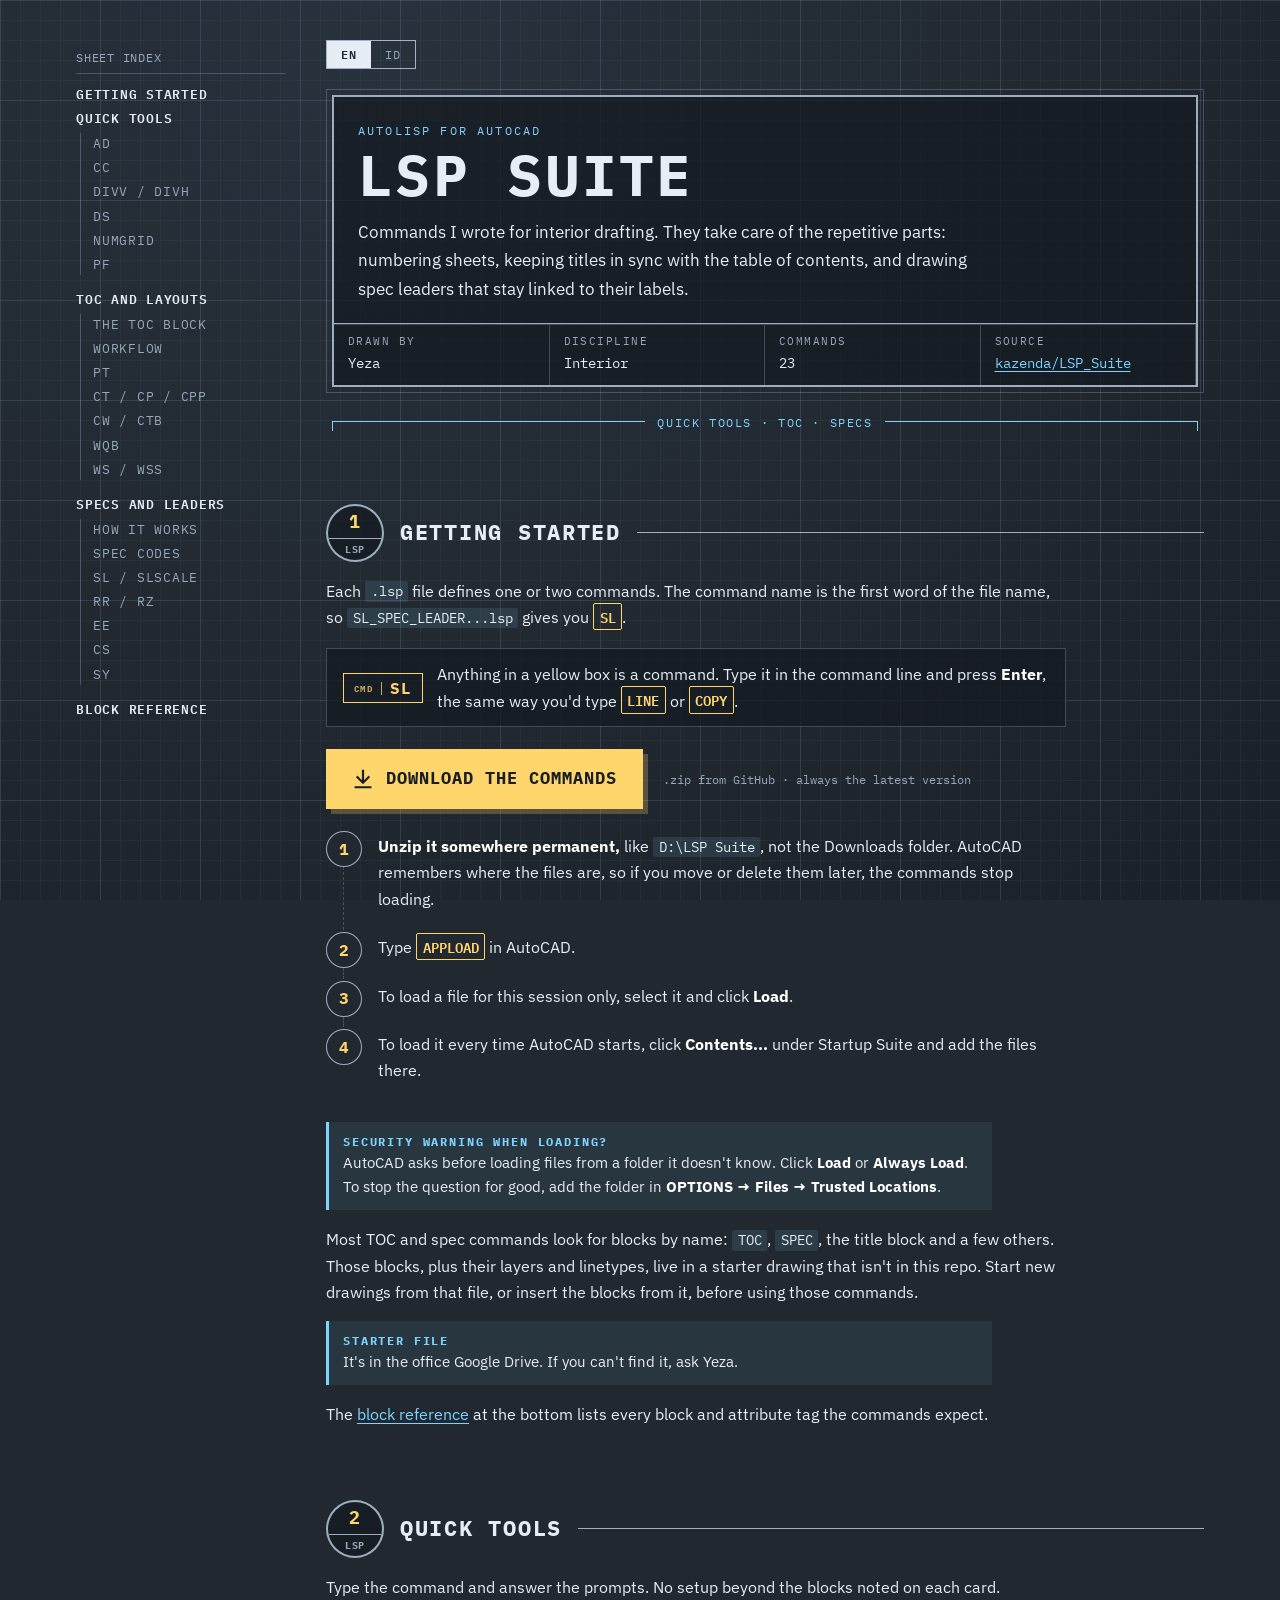
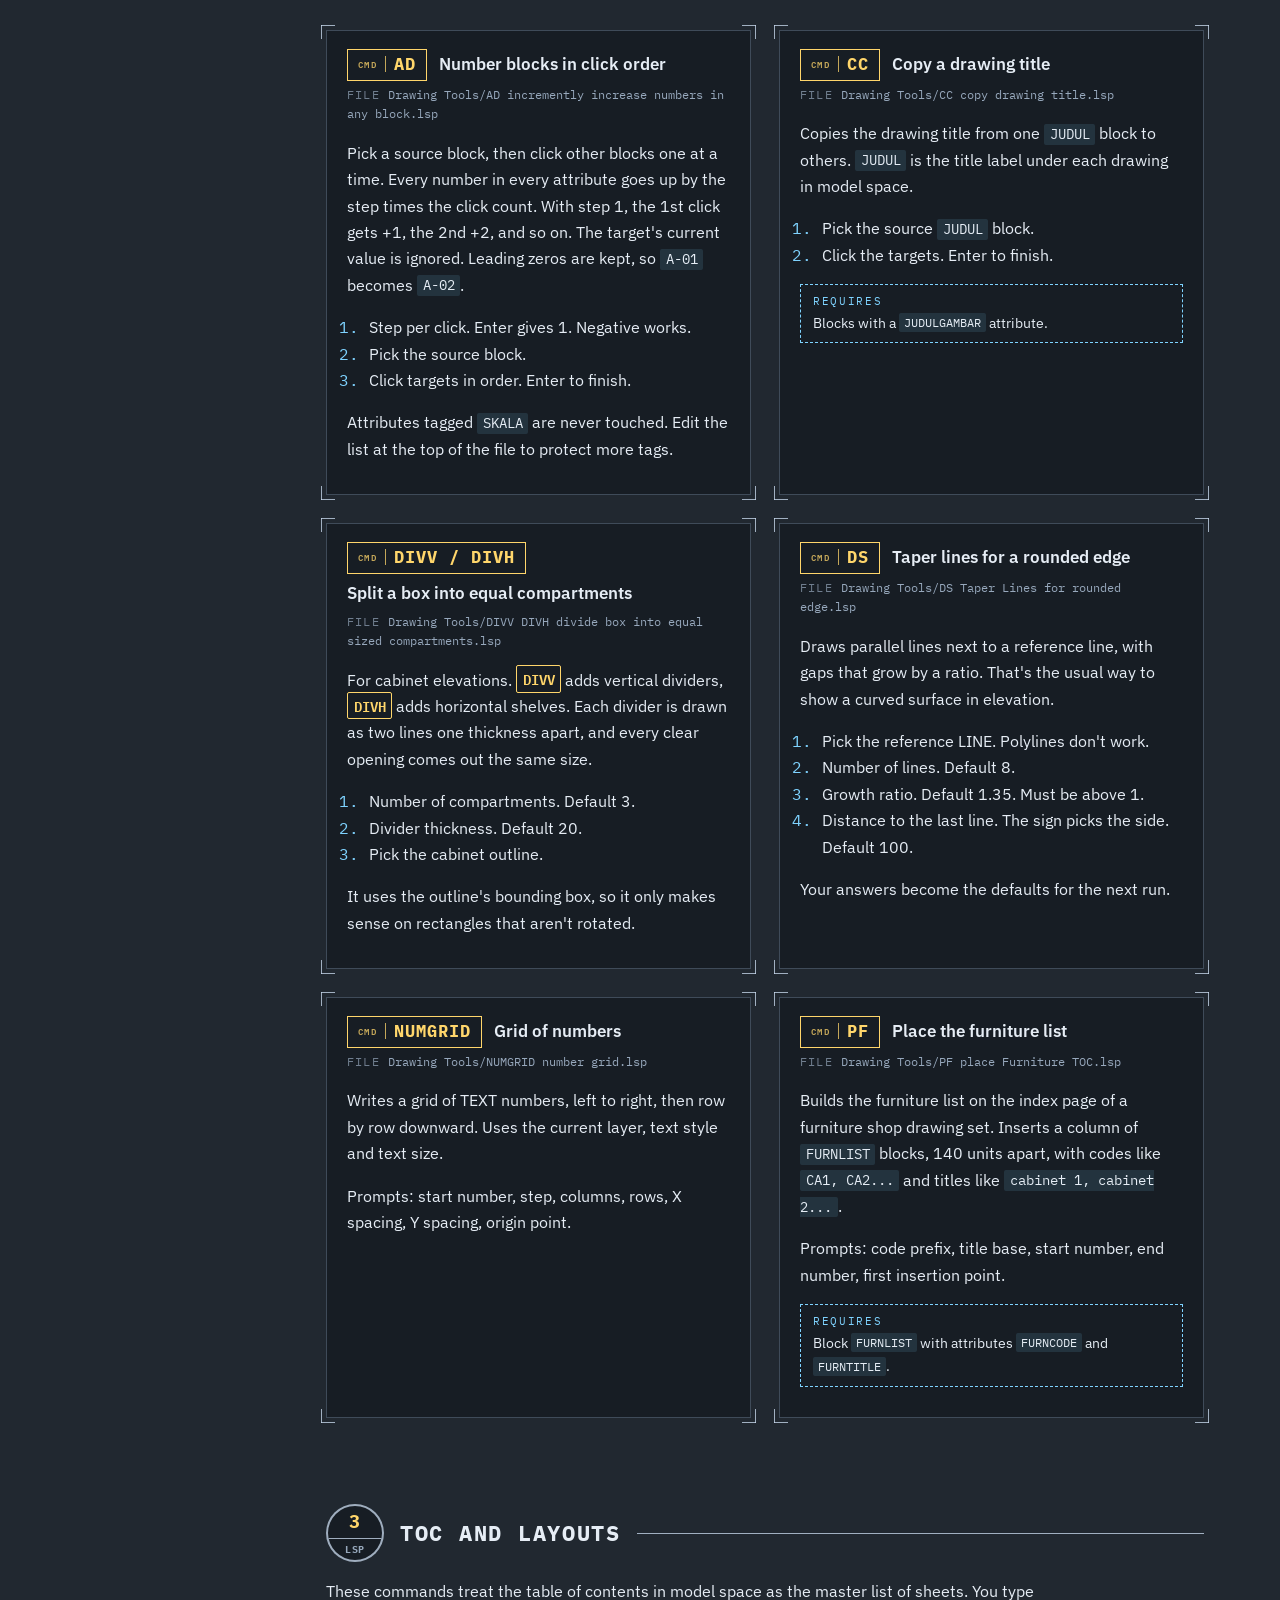
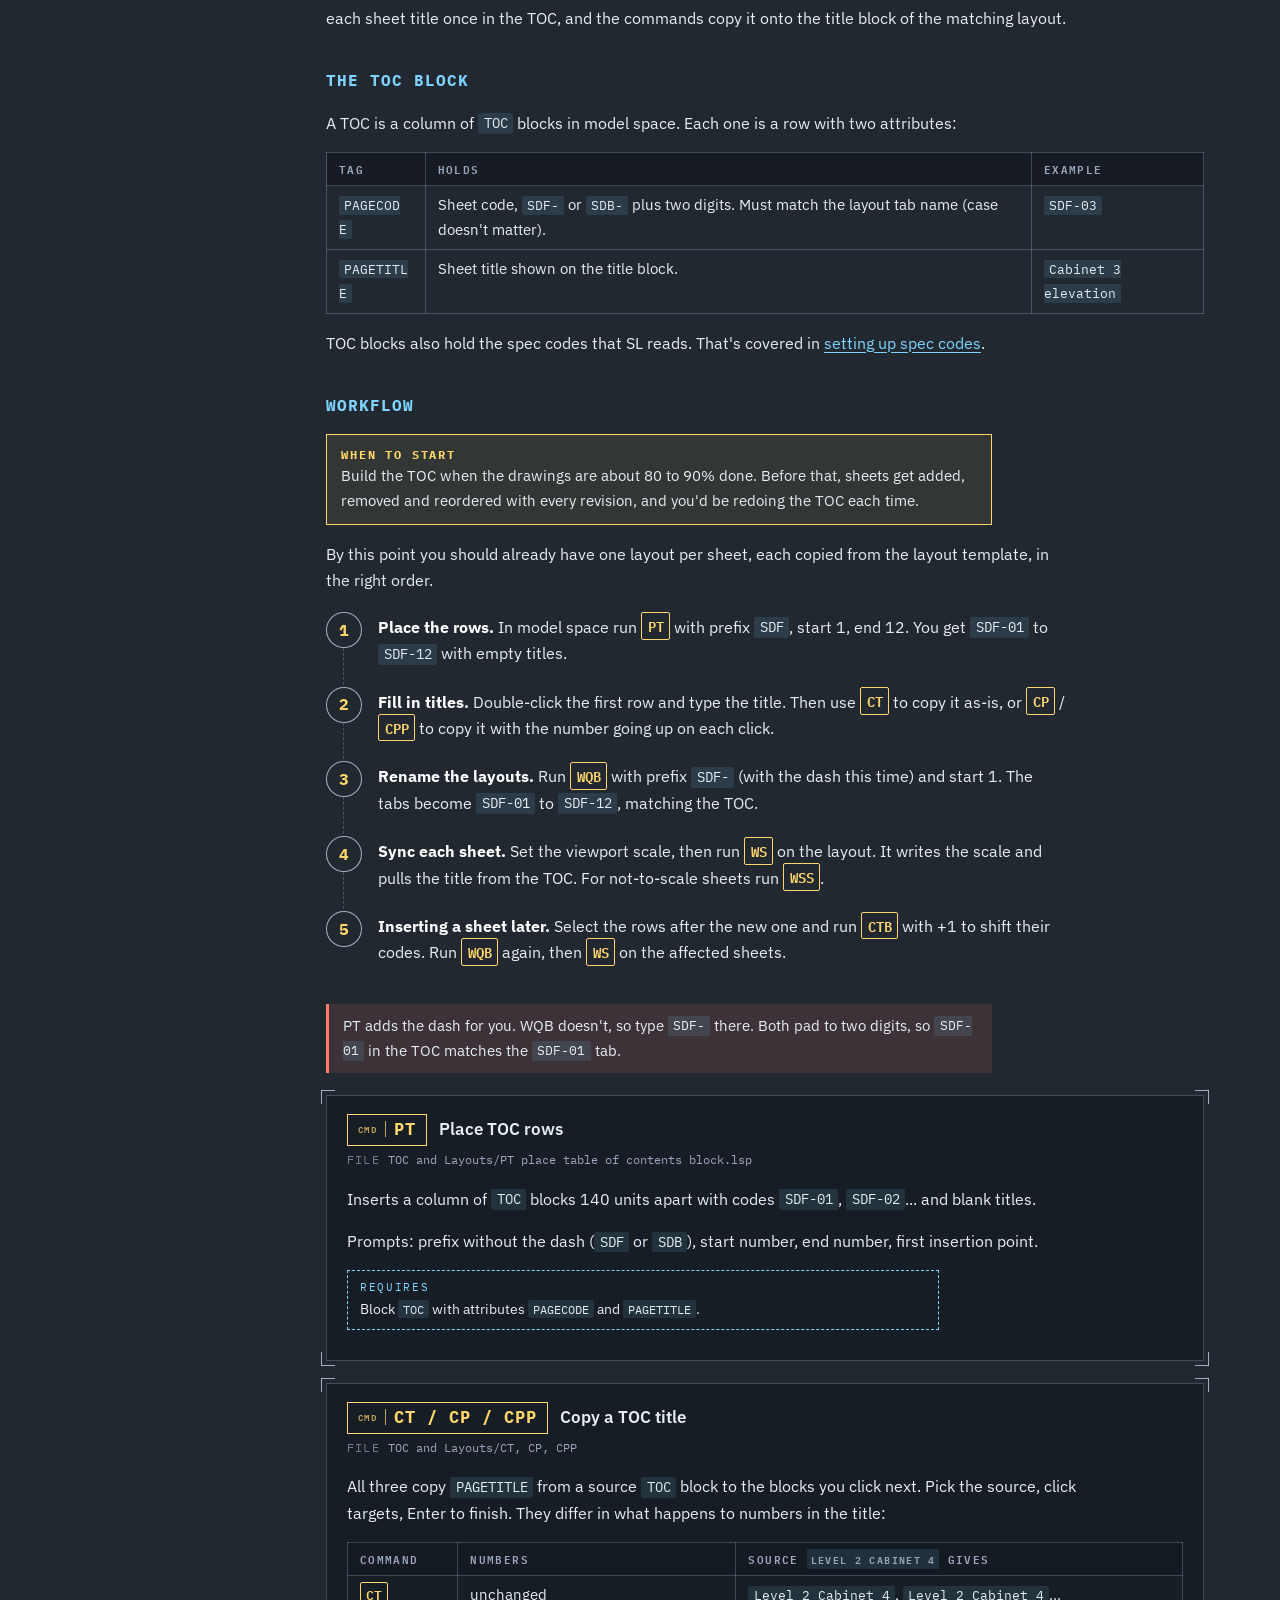
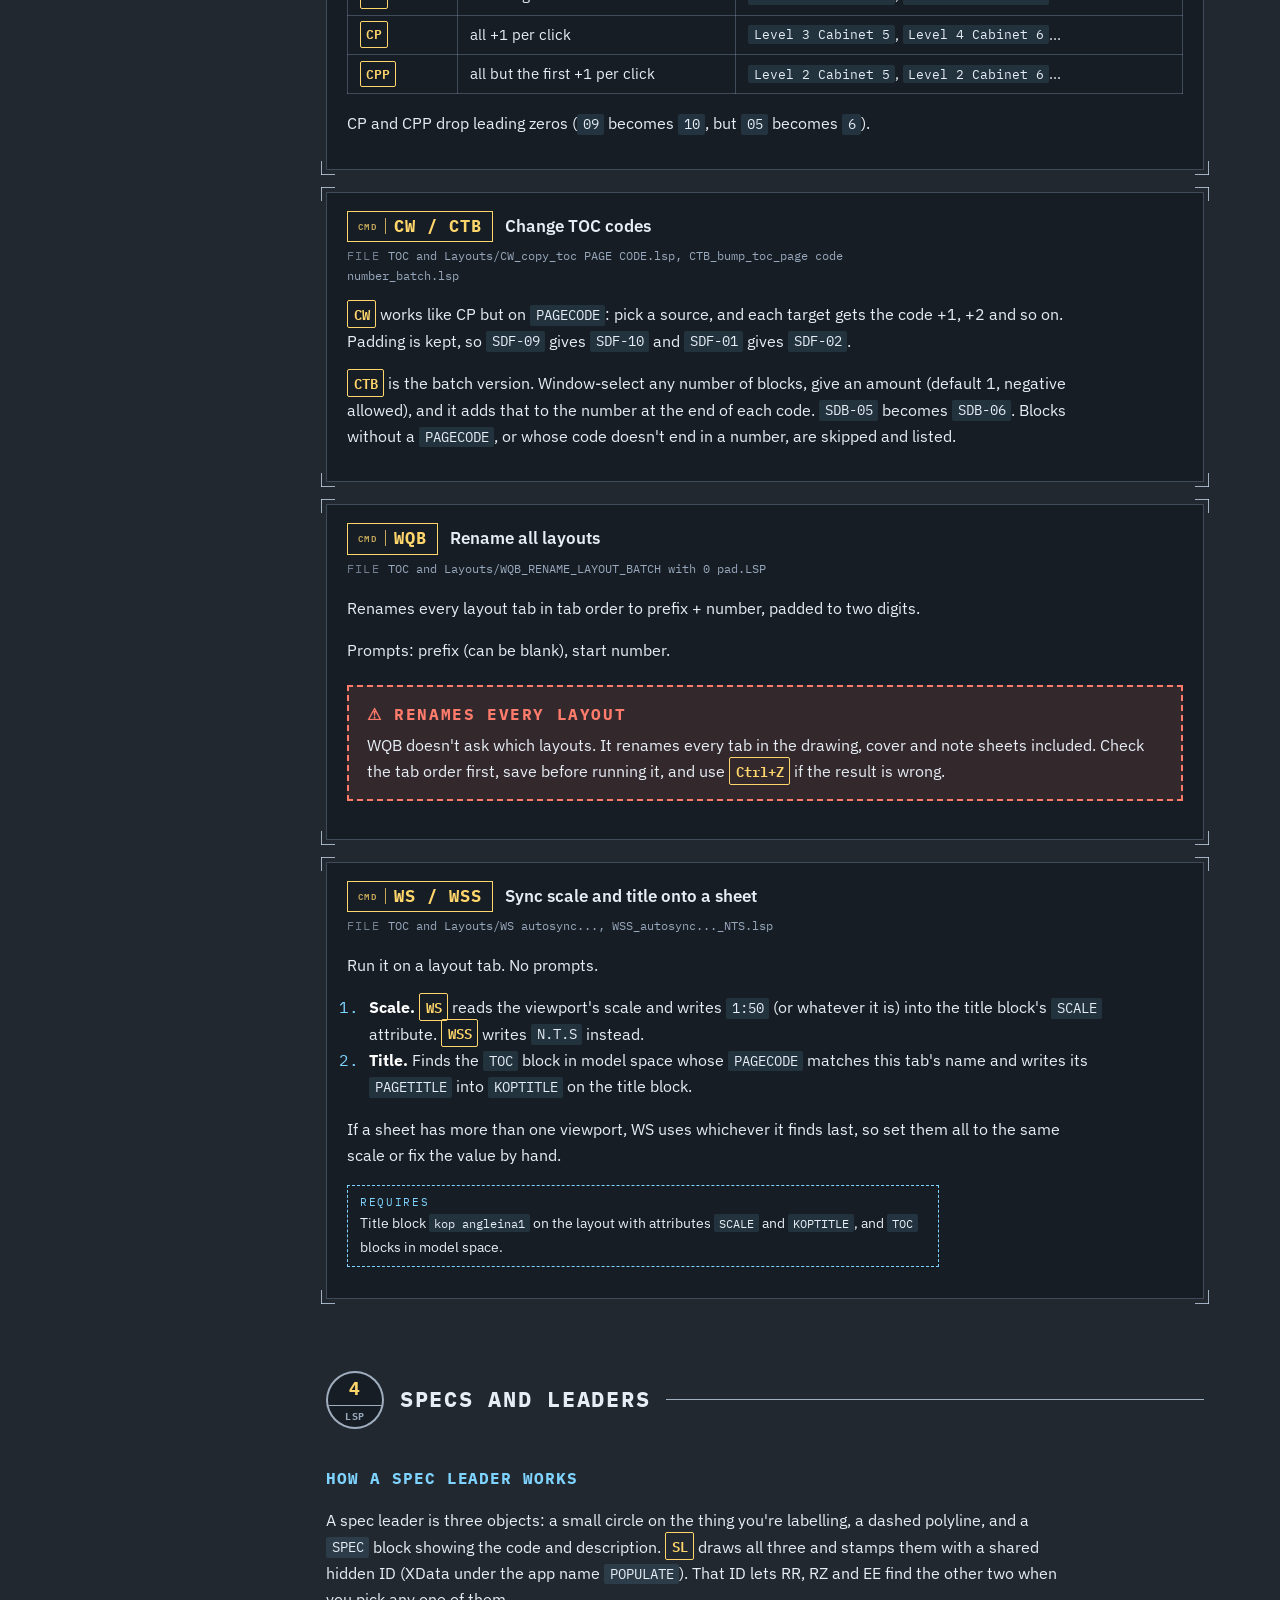
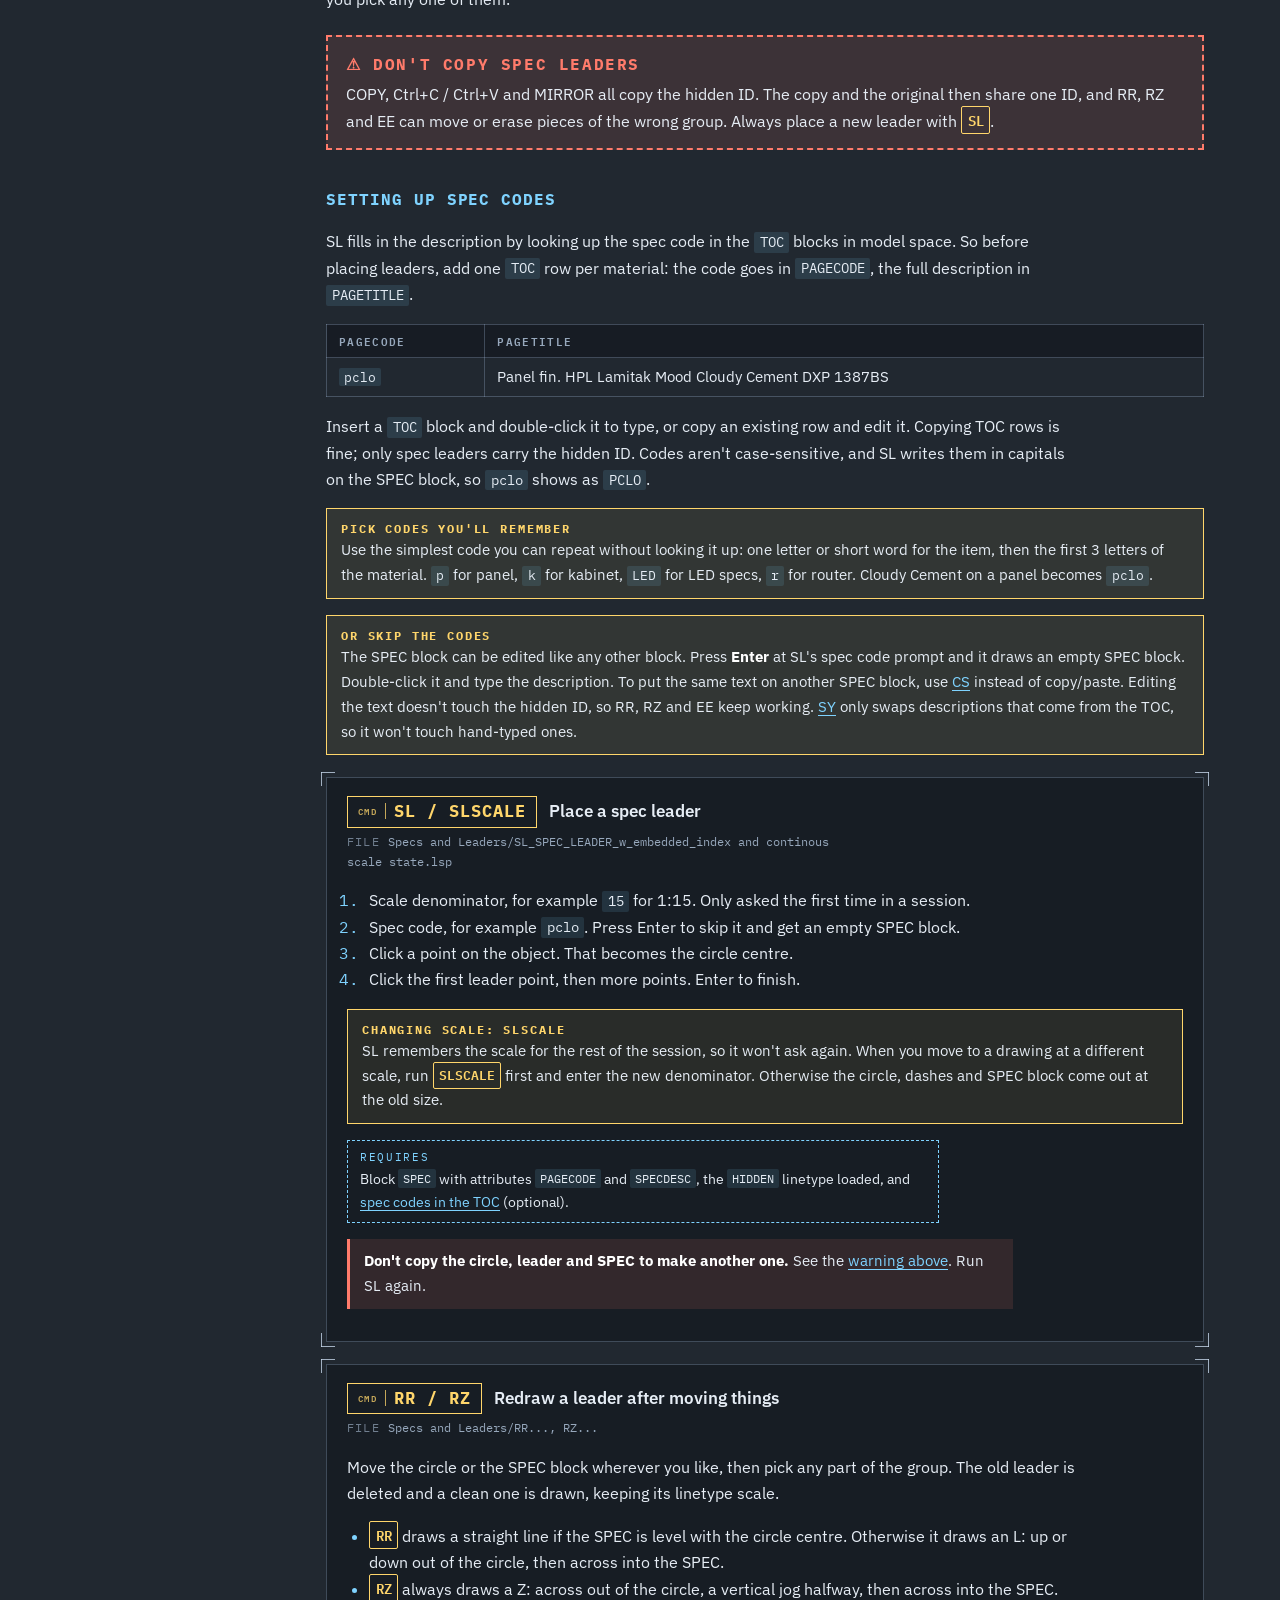
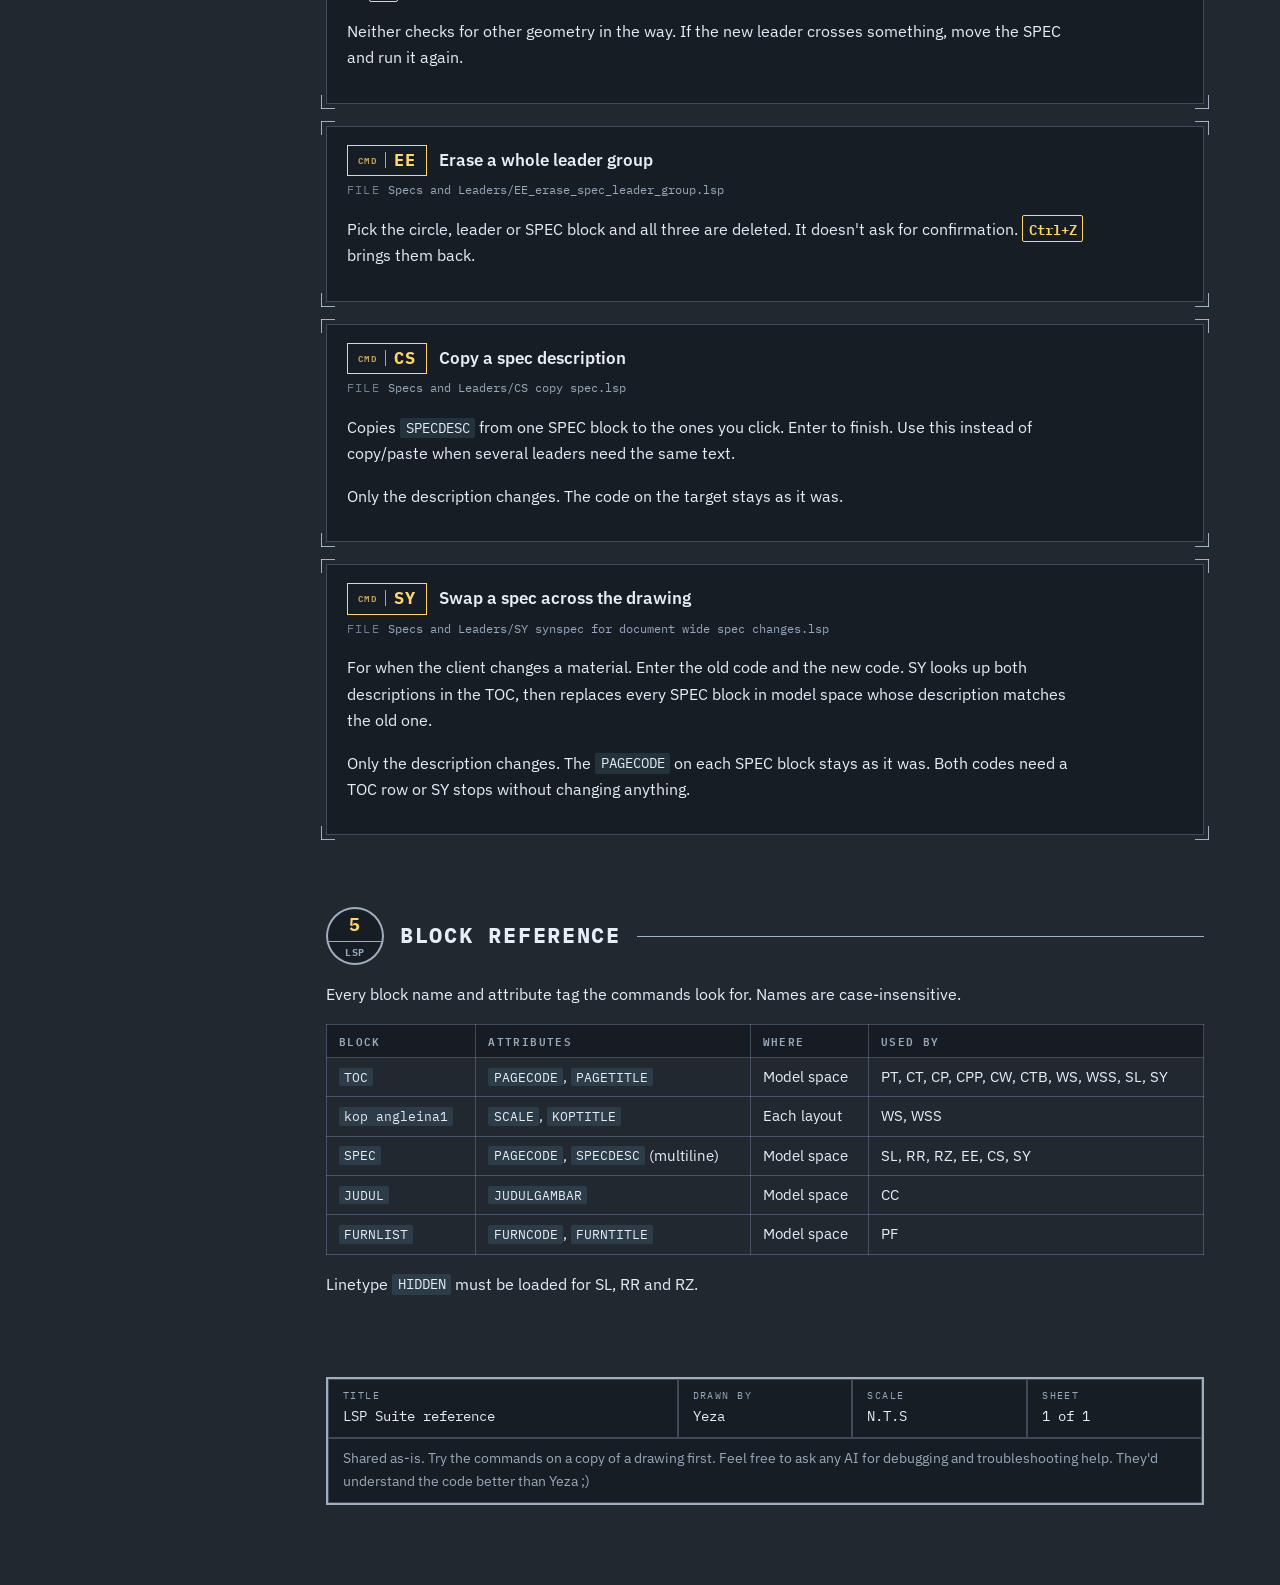
==== index.html @ 8766969a "Organize commands into folders and add a guide site - Group the .lsp files into Drawing Tools, TOC a" ====
<!doctype html>
<html lang="en">
<head>
<meta charset="utf-8">
<meta name="viewport" content="width=device-width, initial-scale=1">
<title>LSP Suite</title>
<meta name="description" content="AutoLISP commands for interior drafting in AutoCAD: TOC, layouts, spec leaders and drawing tools.">
<link rel="alternate" hreflang="id" href="id.html">
<link rel="preconnect" href="https://fonts.googleapis.com">
<link rel="preconnect" href="https://fonts.gstatic.com" crossorigin>
<link rel="stylesheet" href="https://fonts.googleapis.com/css2?family=IBM+Plex+Mono:wght@400;600;700&family=IBM+Plex+Sans:wght@400;600&display=swap">
<link rel="stylesheet" href="style.css">
</head>
<body>
<div class="layout">

<nav class="side" aria-label="Contents">
  <span class="label">Sheet index</span>
  <ul>
    <li class="group"><a href="#start">Getting started</a></li>
    <li class="group"><a href="#quick">Quick tools</a>
      <ul>
        <li><a href="#ad">AD</a></li>
        <li><a href="#cc">CC</a></li>
        <li><a href="#divv">DIVV / DIVH</a></li>
        <li><a href="#ds">DS</a></li>
        <li><a href="#numgrid">NUMGRID</a></li>
        <li><a href="#pf">PF</a></li>
      </ul>
    </li>
    <li class="group"><a href="#toc">TOC and layouts</a>
      <ul>
        <li><a href="#toc-block">The TOC block</a></li>
        <li><a href="#toc-workflow">Workflow</a></li>
        <li><a href="#pt">PT</a></li>
        <li><a href="#ct">CT / CP / CPP</a></li>
        <li><a href="#cw">CW / CTB</a></li>
        <li><a href="#wqb">WQB</a></li>
        <li><a href="#ws">WS / WSS</a></li>
      </ul>
    </li>
    <li class="group"><a href="#spec">Specs and leaders</a>
      <ul>
        <li><a href="#spec-how">How it works</a></li>
        <li><a href="#spec-setup">Spec codes</a></li>
        <li><a href="#sl">SL / SLSCALE</a></li>
        <li><a href="#rr">RR / RZ</a></li>
        <li><a href="#ee">EE</a></li>
        <li><a href="#cs">CS</a></li>
        <li><a href="#sy">SY</a></li>
      </ul>
    </li>
    <li class="group"><a href="#ref">Block reference</a></li>
  </ul>
</nav>

<main>
<!--
  Adding pictures: save the file in the images/ folder, then paste this where it should appear:

  <figure>
    <img src="images/sl-result.png" alt="What the picture shows, for screen readers" loading="lazy">
    <figcaption>Short caption.</figcaption>
  </figure>

  For a screen recording, save it as .mp4 and use:
    <video src="images/rr-demo.mp4" autoplay loop muted playsinline></video>
  instead of the <img> line.

  Search this file for "IMAGE:" to find the suggested spots.
  id.html is the Indonesian copy of this page. Change both when you edit.
-->

<header>
  <div class="lang-switch" aria-label="Language"><span>EN</span><a href="id.html" hreflang="id" lang="id">ID</a></div>
  <div class="titleblock">
    <div class="tb-main">
      <p class="tb-kicker">AutoLISP for AutoCAD</p>
      <h1>LSP Suite</h1>
      <p class="lede">Commands I wrote for interior drafting. They take care of the repetitive parts: numbering sheets, keeping titles in sync with the table of contents, and drawing spec leaders that stay linked to their labels.</p>
    </div>
    <div class="tb-cells">
      <div><span>Drawn by</span>Yeza</div>
      <div><span>Discipline</span>Interior</div>
      <div><span>Commands</span>23</div>
      <div><span>Source</span><a href="https://github.com/kazenda/LSP_Suite">kazenda/LSP_Suite</a></div>
    </div>
  </div>
  <div class="dim">Quick tools · TOC · Specs</div>
</header>

<section id="start">
  <h2><span class="bubble"><b>1</b><i>LSP</i></span>Getting started</h2>
  <p>Each <code>.lsp</code> file defines one or two commands. The command name is the first word of the file name, so <code>SL_SPEC_LEADER...lsp</code> gives you <kbd>SL</kbd>.</p>
  <div class="legend">
    <span class="name">SL</span>
    <p>Anything in a yellow box is a command. Type it in the command line and press <b>Enter</b>, the same way you'd type <kbd>LINE</kbd> or <kbd>COPY</kbd>.</p>
  </div>
  <div class="download">
    <a class="btn" href="https://github.com/kazenda/LSP_Suite/archive/refs/heads/main.zip">
      <svg viewBox="0 0 24 24" fill="none" stroke="currentColor" stroke-width="2.4" stroke-linecap="square" aria-hidden="true"><path d="M12 3v12M6 10l6 6 6-6M4 21h16"/></svg>
      Download the commands
    </a>
    <small>.zip from GitHub · always the latest version</small>
  </div>
  <ol class="steps">
    <li><b>Unzip it somewhere permanent,</b> like <code>D:\LSP Suite</code>, not the Downloads folder. AutoCAD remembers where the files are, so if you move or delete them later, the commands stop loading.</li>
    <li>Type <kbd>APPLOAD</kbd> in AutoCAD.</li>
    <li>To load a file for this session only, select it and click <b>Load</b>.</li>
    <li>To load it every time AutoCAD starts, click <b>Contents...</b> under Startup Suite and add the files there.</li>
  </ol>
  <p class="note"><strong>Security warning when loading?</strong>AutoCAD asks before loading files from a folder it doesn't know. Click <b>Load</b> or <b>Always Load</b>. To stop the question for good, add the folder in <b>OPTIONS → Files → Trusted Locations</b>.</p>
  <p>Most TOC and spec commands look for blocks by name: <code>TOC</code>, <code>SPEC</code>, the title block and a few others. Those blocks, plus their layers and linetypes, live in a starter drawing that isn't in this repo. Start new drawings from that file, or insert the blocks from it, before using those commands.</p>
  <p class="note"><strong>Starter file</strong>It's in the office Google Drive. If you can't find it, ask Yeza.</p>
  <p>The <a href="#ref">block reference</a> at the bottom lists every block and attribute tag the commands expect.</p>
</section>

<!-- ============================================================ -->
<section id="quick">
  <h2><span class="bubble"><b>2</b><i>LSP</i></span>Quick tools</h2>
  <p>Type the command and answer the prompts. No setup beyond the blocks noted on each card.</p>

  <div class="grid">

  <div class="cmd" id="ad">
    <h3><span class="name">AD</span><span class="what">Number blocks in click order</span></h3>
    <p class="file">Drawing Tools/AD incremently increase numbers in any block.lsp</p>
    <p>Pick a source block, then click other blocks one at a time. Every number in every attribute goes up by the step times the click count. With step 1, the 1st click gets +1, the 2nd +2, and so on. The target's current value is ignored. Leading zeros are kept, so <code>A-01</code> becomes <code>A-02</code>.</p>
    <ol>
      <li>Step per click. Enter gives 1. Negative works.</li>
      <li>Pick the source block.</li>
      <li>Click targets in order. Enter to finish.</li>
    </ol>
    <p>Attributes tagged <code>SKALA</code> are never touched. Edit the list at the top of the file to protect more tags.</p>
  </div>

  <div class="cmd" id="cc">
    <h3><span class="name">CC</span><span class="what">Copy a drawing title</span></h3>
    <p class="file">Drawing Tools/CC copy drawing title.lsp</p>
    <p>Copies the drawing title from one <code>JUDUL</code> block to others. <code>JUDUL</code> is the title label under each drawing in model space.</p>
    <ol>
      <li>Pick the source <code>JUDUL</code> block.</li>
      <li>Click the targets. Enter to finish.</li>
    </ol>
    <p class="needs">Blocks with a <code>JUDULGAMBAR</code> attribute.</p>
  </div>

  <div class="cmd" id="divv">
    <h3><span class="name">DIVV / DIVH</span><span class="what">Split a box into equal compartments</span></h3>
    <p class="file">Drawing Tools/DIVV DIVH divide box into equal sized compartments.lsp</p>
    <p>For cabinet elevations. <kbd>DIVV</kbd> adds vertical dividers, <kbd>DIVH</kbd> adds horizontal shelves. Each divider is drawn as two lines one thickness apart, and every clear opening comes out the same size.</p>
    <ol>
      <li>Number of compartments. Default 3.</li>
      <li>Divider thickness. Default 20.</li>
      <li>Pick the cabinet outline.</li>
    </ol>
    <p>It uses the outline's bounding box, so it only makes sense on rectangles that aren't rotated.</p>
    <!-- IMAGE: screenshot, a cabinet outline before and after DIVV 4 -->
  </div>

  <div class="cmd" id="ds">
    <h3><span class="name">DS</span><span class="what">Taper lines for a rounded edge</span></h3>
    <p class="file">Drawing Tools/DS Taper Lines for rounded edge.lsp</p>
    <p>Draws parallel lines next to a reference line, with gaps that grow by a ratio. That's the usual way to show a curved surface in elevation.</p>
    <ol>
      <li>Pick the reference LINE. Polylines don't work.</li>
      <li>Number of lines. Default 8.</li>
      <li>Growth ratio. Default 1.35. Must be above 1.</li>
      <li>Distance to the last line. The sign picks the side. Default 100.</li>
    </ol>
    <p>Your answers become the defaults for the next run.</p>
    <!-- IMAGE: screenshot, the taper lines on a rounded edge -->
  </div>

  <div class="cmd" id="numgrid">
    <h3><span class="name">NUMGRID</span><span class="what">Grid of numbers</span></h3>
    <p class="file">Drawing Tools/NUMGRID number grid.lsp</p>
    <p>Writes a grid of TEXT numbers, left to right, then row by row downward. Uses the current layer, text style and text size.</p>
    <p>Prompts: start number, step, columns, rows, X spacing, Y spacing, origin point.</p>
  </div>

  <div class="cmd" id="pf">
    <h3><span class="name">PF</span><span class="what">Place the furniture list</span></h3>
    <p class="file">Drawing Tools/PF place Furniture TOC.lsp</p>
    <p>Builds the furniture list on the index page of a furniture shop drawing set. Inserts a column of <code>FURNLIST</code> blocks, 140 units apart, with codes like <code>CA1, CA2...</code> and titles like <code>cabinet 1, cabinet 2...</code>.</p>
    <p>Prompts: code prefix, title base, start number, end number, first insertion point.</p>
    <p class="needs">Block <code>FURNLIST</code> with attributes <code>FURNCODE</code> and <code>FURNTITLE</code>.</p>
  </div>

  </div>
</section>

<!-- ============================================================ -->
<section id="toc">
  <h2><span class="bubble"><b>3</b><i>LSP</i></span>TOC and layouts</h2>
  <p>These commands treat the table of contents in model space as the master list of sheets. You type each sheet title once in the TOC, and the commands copy it onto the title block of the matching layout.</p>

  <h3 id="toc-block">The TOC block</h3>
  <p>A TOC is a column of <code>TOC</code> blocks in model space. Each one is a row with two attributes:</p>
  <div class="table-wrap">
  <table>
    <tr><th>Tag</th><th>Holds</th><th>Example</th></tr>
    <tr><td><code>PAGECODE</code></td><td>Sheet code, <code>SDF-</code> or <code>SDB-</code> plus two digits. Must match the layout tab name (case doesn't matter).</td><td><code>SDF-03</code></td></tr>
    <tr><td><code>PAGETITLE</code></td><td>Sheet title shown on the title block.</td><td><code>Cabinet 3 elevation</code></td></tr>
  </table>
  </div>
  <p>TOC blocks also hold the spec codes that SL reads. That's covered in <a href="#spec-setup">setting up spec codes</a>.</p>
  <!-- IMAGE: screenshot, a filled-in TOC column in model space -->

  <h3 id="toc-workflow">Workflow</h3>
  <p class="tip"><strong>When to start</strong>Build the TOC when the drawings are about 80 to 90% done. Before that, sheets get added, removed and reordered with every revision, and you'd be redoing the TOC each time.</p>
  <p>By this point you should already have one layout per sheet, each copied from the layout template, in the right order.</p>
  <ol class="steps">
    <li><b>Place the rows.</b> In model space run <kbd>PT</kbd> with prefix <code>SDF</code>, start 1, end 12. You get <code>SDF-01</code> to <code>SDF-12</code> with empty titles.</li>
    <li><b>Fill in titles.</b> Double-click the first row and type the title. Then use <kbd>CT</kbd> to copy it as-is, or <kbd>CP</kbd> / <kbd>CPP</kbd> to copy it with the number going up on each click.</li>
    <li><b>Rename the layouts.</b> Run <kbd>WQB</kbd> with prefix <code>SDF-</code> (with the dash this time) and start 1. The tabs become <code>SDF-01</code> to <code>SDF-12</code>, matching the TOC.</li>
    <li><b>Sync each sheet.</b> Set the viewport scale, then run <kbd>WS</kbd> on the layout. It writes the scale and pulls the title from the TOC. For not-to-scale sheets run <kbd>WSS</kbd>.</li>
    <li><b>Inserting a sheet later.</b> Select the rows after the new one and run <kbd>CTB</kbd> with +1 to shift their codes. Run <kbd>WQB</kbd> again, then <kbd>WS</kbd> on the affected sheets.</li>
  </ol>
  <p class="warn">PT adds the dash for you. WQB doesn't, so type <code>SDF-</code> there. Both pad to two digits, so <code>SDF-01</code> in the TOC matches the <code>SDF-01</code> tab.</p>

  <div class="cmd" id="pt">
    <h3><span class="name">PT</span><span class="what">Place TOC rows</span></h3>
    <p class="file">TOC and Layouts/PT place table of contents block.lsp</p>
    <p>Inserts a column of <code>TOC</code> blocks 140 units apart with codes <code>SDF-01</code>, <code>SDF-02</code>... and blank titles.</p>
    <p>Prompts: prefix without the dash (<code>SDF</code> or <code>SDB</code>), start number, end number, first insertion point.</p>
    <p class="needs">Block <code>TOC</code> with attributes <code>PAGECODE</code> and <code>PAGETITLE</code>.</p>
  </div>

  <div class="cmd" id="ct">
    <h3><span class="name">CT / CP / CPP</span><span class="what">Copy a TOC title</span></h3>
    <p class="file">TOC and Layouts/CT, CP, CPP</p>
    <p>All three copy <code>PAGETITLE</code> from a source <code>TOC</code> block to the blocks you click next. Pick the source, click targets, Enter to finish. They differ in what happens to numbers in the title:</p>
    <div class="table-wrap">
    <table>
      <tr><th>Command</th><th>Numbers</th><th>Source <code>Level 2 Cabinet 4</code> gives</th></tr>
      <tr><td><kbd>CT</kbd></td><td>unchanged</td><td><code>Level 2 Cabinet 4</code>, <code>Level 2 Cabinet 4</code>...</td></tr>
      <tr><td><kbd>CP</kbd></td><td>all +1 per click</td><td><code>Level 3 Cabinet 5</code>, <code>Level 4 Cabinet 6</code>...</td></tr>
      <tr><td><kbd>CPP</kbd></td><td>all but the first +1 per click</td><td><code>Level 2 Cabinet 5</code>, <code>Level 2 Cabinet 6</code>...</td></tr>
    </table>
    </div>
    <p>CP and CPP drop leading zeros (<code>09</code> becomes <code>10</code>, but <code>05</code> becomes <code>6</code>).</p>
  </div>

  <div class="cmd" id="cw">
    <h3><span class="name">CW / CTB</span><span class="what">Change TOC codes</span></h3>
    <p class="file">TOC and Layouts/CW_copy_toc PAGE CODE.lsp, CTB_bump_toc_page code number_batch.lsp</p>
    <p><kbd>CW</kbd> works like CP but on <code>PAGECODE</code>: pick a source, and each target gets the code +1, +2 and so on. Padding is kept, so <code>SDF-09</code> gives <code>SDF-10</code> and <code>SDF-01</code> gives <code>SDF-02</code>.</p>
    <p><kbd>CTB</kbd> is the batch version. Window-select any number of blocks, give an amount (default 1, negative allowed), and it adds that to the number at the end of each code. <code>SDB-05</code> becomes <code>SDB-06</code>. Blocks without a <code>PAGECODE</code>, or whose code doesn't end in a number, are skipped and listed.</p>
  </div>

  <div class="cmd" id="wqb">
    <h3><span class="name">WQB</span><span class="what">Rename all layouts</span></h3>
    <p class="file">TOC and Layouts/WQB_RENAME_LAYOUT_BATCH with 0 pad.LSP</p>
    <p>Renames every layout tab in tab order to prefix + number, padded to two digits.</p>
    <p>Prompts: prefix (can be blank), start number.</p>
    <div class="warn big" role="note">
      <strong>Renames every layout</strong>
      WQB doesn't ask which layouts. It renames every tab in the drawing, cover and note sheets included. Check the tab order first, save before running it, and use <kbd>Ctrl+Z</kbd> if the result is wrong.
    </div>
  </div>

  <div class="cmd" id="ws">
    <h3><span class="name">WS / WSS</span><span class="what">Sync scale and title onto a sheet</span></h3>
    <p class="file">TOC and Layouts/WS autosync..., WSS_autosync..._NTS.lsp</p>
    <p>Run it on a layout tab. No prompts.</p>
    <ol>
      <li><b>Scale.</b> <kbd>WS</kbd> reads the viewport's scale and writes <code>1:50</code> (or whatever it is) into the title block's <code>SCALE</code> attribute. <kbd>WSS</kbd> writes <code>N.T.S</code> instead.</li>
      <li><b>Title.</b> Finds the <code>TOC</code> block in model space whose <code>PAGECODE</code> matches this tab's name and writes its <code>PAGETITLE</code> into <code>KOPTITLE</code> on the title block.</li>
    </ol>
    <!-- IMAGE: two screenshots side by side, title block before and after WS -->
    <p>If a sheet has more than one viewport, WS uses whichever it finds last, so set them all to the same scale or fix the value by hand.</p>
    <p class="needs">Title block <code>kop angleina1</code> on the layout with attributes <code>SCALE</code> and <code>KOPTITLE</code>, and <code>TOC</code> blocks in model space.</p>
  </div>
</section>

<!-- ============================================================ -->
<section id="spec">
  <h2><span class="bubble"><b>4</b><i>LSP</i></span>Specs and leaders</h2>

  <h3 id="spec-how">How a spec leader works</h3>
  <p>A spec leader is three objects: a small circle on the thing you're labelling, a dashed polyline, and a <code>SPEC</code> block showing the code and description. <kbd>SL</kbd> draws all three and stamps them with a shared hidden ID (XData under the app name <code>POPULATE</code>). That ID lets RR, RZ and EE find the other two when you pick any one of them.</p>
  <!-- IMAGE: screenshot, one spec leader with the circle, leader and SPEC block labelled -->
  <div class="warn big" role="note">
    <strong>Don't copy spec leaders</strong>
    COPY, Ctrl+C / Ctrl+V and MIRROR all copy the hidden ID. The copy and the original then share one ID, and RR, RZ and EE can move or erase pieces of the wrong group. Always place a new leader with <kbd>SL</kbd>.
  </div>

  <h3 id="spec-setup">Setting up spec codes</h3>
  <p>SL fills in the description by looking up the spec code in the <code>TOC</code> blocks in model space. So before placing leaders, add one <code>TOC</code> row per material: the code goes in <code>PAGECODE</code>, the full description in <code>PAGETITLE</code>.</p>
  <div class="table-wrap">
  <table>
    <tr><th>PAGECODE</th><th>PAGETITLE</th></tr>
    <tr><td><code>pclo</code></td><td>Panel fin. HPL Lamitak Mood Cloudy Cement DXP 1387BS</td></tr>
  </table>
  </div>
  <!-- IMAGE: screenshot, a column of spec rows in the TOC -->
  <p>Insert a <code>TOC</code> block and double-click it to type, or copy an existing row and edit it. Copying TOC rows is fine; only spec leaders carry the hidden ID. Codes aren't case-sensitive, and SL writes them in capitals on the SPEC block, so <code>pclo</code> shows as <code>PCLO</code>.</p>
  <div class="tip">
    <strong>Pick codes you'll remember</strong>
    Use the simplest code you can repeat without looking it up: one letter or short word for the item, then the first 3 letters of the material. <code>p</code> for panel, <code>k</code> for kabinet, <code>LED</code> for LED specs, <code>r</code> for router. Cloudy Cement on a panel becomes <code>pclo</code>.
  </div>
  <div class="tip">
    <strong>Or skip the codes</strong>
    The SPEC block can be edited like any other block. Press <b>Enter</b> at SL's spec code prompt and it draws an empty SPEC block. Double-click it and type the description. To put the same text on another SPEC block, use <a href="#cs">CS</a> instead of copy/paste. Editing the text doesn't touch the hidden ID, so RR, RZ and EE keep working. <a href="#sy">SY</a> only swaps descriptions that come from the TOC, so it won't touch hand-typed ones.
  </div>

  <div class="cmd" id="sl">
    <h3><span class="name">SL / SLSCALE</span><span class="what">Place a spec leader</span></h3>
    <p class="file">Specs and Leaders/SL_SPEC_LEADER_w_embedded_index and continous scale state.lsp</p>
    <ol>
      <li>Scale denominator, for example <code>15</code> for 1:15. Only asked the first time in a session.</li>
      <li>Spec code, for example <code>pclo</code>. Press Enter to skip it and get an empty SPEC block.</li>
      <li>Click a point on the object. That becomes the circle centre.</li>
      <li>Click the first leader point, then more points. Enter to finish.</li>
    </ol>
    <!-- IMAGE: short recording, placing one leader with SL -->
    <div class="tip">
      <strong>Changing scale: SLSCALE</strong>
      SL remembers the scale for the rest of the session, so it won't ask again. When you move to a drawing at a different scale, run <kbd>SLSCALE</kbd> first and enter the new denominator. Otherwise the circle, dashes and SPEC block come out at the old size.
    </div>
    <p class="needs">Block <code>SPEC</code> with attributes <code>PAGECODE</code> and <code>SPECDESC</code>, the <code>HIDDEN</code> linetype loaded, and <a href="#spec-setup">spec codes in the TOC</a> (optional).</p>
    <p class="warn"><b>Don't copy the circle, leader and SPEC to make another one.</b> See the <a href="#spec-how">warning above</a>. Run SL again.</p>
  </div>

  <div class="cmd" id="rr">
    <h3><span class="name">RR / RZ</span><span class="what">Redraw a leader after moving things</span></h3>
    <p class="file">Specs and Leaders/RR..., RZ...</p>
    <p>Move the circle or the SPEC block wherever you like, then pick any part of the group. The old leader is deleted and a clean one is drawn, keeping its linetype scale.</p>
    <ul>
      <li><kbd>RR</kbd> draws a straight line if the SPEC is level with the circle centre. Otherwise it draws an L: up or down out of the circle, then across into the SPEC.</li>
      <li><kbd>RZ</kbd> always draws a Z: across out of the circle, a vertical jog halfway, then across into the SPEC.</li>
    </ul>
    <!-- IMAGE: short recording, move a SPEC block, run RR, then RZ on the same group -->
    <p>Neither checks for other geometry in the way. If the new leader crosses something, move the SPEC and run it again.</p>
  </div>

  <div class="cmd" id="ee">
    <h3><span class="name">EE</span><span class="what">Erase a whole leader group</span></h3>
    <p class="file">Specs and Leaders/EE_erase_spec_leader_group.lsp</p>
    <p>Pick the circle, leader or SPEC block and all three are deleted. It doesn't ask for confirmation. <kbd>Ctrl+Z</kbd> brings them back.</p>
  </div>

  <div class="cmd" id="cs">
    <h3><span class="name">CS</span><span class="what">Copy a spec description</span></h3>
    <p class="file">Specs and Leaders/CS copy spec.lsp</p>
    <p>Copies <code>SPECDESC</code> from one SPEC block to the ones you click. Enter to finish. Use this instead of copy/paste when several leaders need the same text.</p>
    <p>Only the description changes. The code on the target stays as it was.</p>
  </div>

  <div class="cmd" id="sy">
    <h3><span class="name">SY</span><span class="what">Swap a spec across the drawing</span></h3>
    <p class="file">Specs and Leaders/SY synspec for document wide spec changes.lsp</p>
    <p>For when the client changes a material. Enter the old code and the new code. SY looks up both descriptions in the TOC, then replaces every SPEC block in model space whose description matches the old one.</p>
    <p>Only the description changes. The <code>PAGECODE</code> on each SPEC block stays as it was. Both codes need a TOC row or SY stops without changing anything.</p>
  </div>
</section>

<!-- ============================================================ -->
<section id="ref">
  <h2><span class="bubble"><b>5</b><i>LSP</i></span>Block reference</h2>
  <p>Every block name and attribute tag the commands look for. Names are case-insensitive.</p>
  <div class="table-wrap">
  <table>
    <tr><th>Block</th><th>Attributes</th><th>Where</th><th>Used by</th></tr>
    <tr><td><code>TOC</code></td><td><code>PAGECODE</code>, <code>PAGETITLE</code></td><td>Model space</td><td>PT, CT, CP, CPP, CW, CTB, WS, WSS, SL, SY</td></tr>
    <tr><td><code>kop angleina1</code></td><td><code>SCALE</code>, <code>KOPTITLE</code></td><td>Each layout</td><td>WS, WSS</td></tr>
    <tr><td><code>SPEC</code></td><td><code>PAGECODE</code>, <code>SPECDESC</code> (multiline)</td><td>Model space</td><td>SL, RR, RZ, EE, CS, SY</td></tr>
    <tr><td><code>JUDUL</code></td><td><code>JUDULGAMBAR</code></td><td>Model space</td><td>CC</td></tr>
    <tr><td><code>FURNLIST</code></td><td><code>FURNCODE</code>, <code>FURNTITLE</code></td><td>Model space</td><td>PF</td></tr>
  </table>
  </div>
  <p>Linetype <code>HIDDEN</code> must be loaded for SL, RR and RZ.</p>
</section>

<footer class="titlestrip">
  <div><span>Title</span>LSP Suite reference</div>
  <div><span>Drawn by</span>Yeza</div>
  <div><span>Scale</span>N.T.S</div>
  <div><span>Sheet</span>1 of 1</div>
  <div class="wide">Shared as-is. Try the commands on a copy of a drawing first. Feel free to ask any AI for debugging and troubleshooting help. They'd understand the code better than Yeza ;)</div>
</footer>

</main>
</div>
</body>
</html>
---- style.css ----
/* LSP Suite: blueprint theme */

:root {
  /* AutoCAD's dark model space is rgb(33, 40, 48) */
  --paper: #212830;
  --paper-deep: #1a2027;
  --grid-fine: rgba(120, 140, 165, 0.08);
  --grid-major: rgba(120, 140, 165, 0.18);
  --ink: #e6edf5;
  --ink-soft: #97a8bc;
  --line: rgba(170, 195, 225, 0.28);
  --line-strong: rgba(205, 222, 242, 0.75);
  --panel: rgba(20, 26, 33, 0.72);
  --accent: #ffd66b;      /* highlighter yellow for command names */
  --cyan: #7fd3ff;
  --red: #ff7b6b;         /* redline */
  --red-tint: rgba(255, 123, 107, 0.12);
  --code-bg: rgba(127, 211, 255, 0.12);
  --mono: "IBM Plex Mono", ui-monospace, "Cascadia Mono", Consolas, monospace;
  --sans: "IBM Plex Sans", system-ui, "Segoe UI", Roboto, sans-serif;
  color-scheme: dark;
}

* { box-sizing: border-box; }
html { scroll-behavior: smooth; }

body {
  margin: 0;
  color: var(--ink);
  font: 16px/1.65 var(--sans);
  background-color: var(--paper);
  background-image:
    linear-gradient(var(--grid-major) 1px, transparent 1px),
    linear-gradient(90deg, var(--grid-major) 1px, transparent 1px),
    linear-gradient(var(--grid-fine) 1px, transparent 1px),
    linear-gradient(90deg, var(--grid-fine) 1px, transparent 1px),
    radial-gradient(ellipse at 30% 0%, #28323d 0%, var(--paper) 55%, var(--paper-deep) 100%);
  background-size: 100px 100px, 100px 100px, 20px 20px, 20px 20px, 100% 100%;
  background-attachment: fixed;
}

a { color: var(--cyan); text-underline-offset: 3px; }
a:hover { color: var(--accent); }

code, kbd {
  font-family: var(--mono);
  font-size: 0.86em;
  background: var(--code-bg);
  padding: 0.1em 0.4em;
  border-radius: 2px;
  overflow-wrap: anywhere;
}
kbd {
  color: var(--accent);
  background: transparent;
  border: 1px solid var(--accent);
  font-weight: 600;
}
b, strong { color: #fff; }

/* ---------- layout ---------- */

.layout {
  max-width: 1160px;
  margin: 0 auto;
  padding: 0 16px;
  display: grid;
  grid-template-columns: 1fr;
  gap: 40px;
}
@media (min-width: 920px) {
  .layout { grid-template-columns: 210px 1fr; }
}
main { min-width: 0; padding: 40px 0 80px; }

/* ---------- sheet index (nav) ---------- */

nav.side {
  padding-top: 24px;
  font-family: var(--mono);
  font-size: 0.8rem;
  text-transform: uppercase;
  letter-spacing: 0.06em;
}
nav.side ul { list-style: none; margin: 0; padding: 0; }
nav.side a { color: var(--ink-soft); text-decoration: none; }
nav.side a:hover { color: var(--accent); }
nav.side .group > a { color: var(--ink); font-weight: 600; }
nav.side .label {
  display: block;
  color: var(--ink-soft);
  border-bottom: 1px solid var(--line);
  padding-bottom: 6px;
  margin-bottom: 10px;
  font-size: 0.72rem;
}

/* phones: a single wrapped row of section links */
@media (max-width: 919px) {
  nav.side { border-bottom: 1px solid var(--line); padding-bottom: 12px; }
  nav.side > ul { display: flex; flex-wrap: wrap; gap: 6px 16px; }
  nav.side ul ul { display: none; }
}
@media (min-width: 920px) {
  nav.side {
    position: sticky;
    top: 0;
    align-self: start;
    max-height: 100vh;
    overflow-y: auto;
    padding-top: 48px;
  }
  nav.side li { margin: 3px 0; }
  nav.side ul ul {
    margin: 4px 0 14px 4px;
    padding-left: 12px;
    border-left: 1px solid var(--line);
  }
}

/* ---------- hero title block ---------- */

.lang-switch {
  display: inline-flex;
  border: 1px solid var(--line-strong);
  font-family: var(--mono);
  font-size: 0.78rem;
  margin-bottom: 20px;
}
.lang-switch a, .lang-switch span {
  padding: 3px 14px;
  text-decoration: none;
  color: var(--ink-soft);
  letter-spacing: 0.08em;
}
.lang-switch span { background: var(--ink); color: var(--paper); font-weight: 600; }

.titleblock {
  border: 2px solid var(--line-strong);
  outline: 1px solid var(--line);
  outline-offset: 5px;
  background: var(--panel);
  margin: 6px 6px 8px;
}
.titleblock .tb-main {
  padding: 24px 24px 20px;
  border-bottom: 1px solid var(--line-strong);
}
.titleblock .tb-kicker {
  font-family: var(--mono);
  font-size: 0.75rem;
  letter-spacing: 0.18em;
  text-transform: uppercase;
  color: var(--cyan);
  margin: 0 0 6px;
}
.titleblock h1 {
  font-family: var(--mono);
  font-weight: 700;
  font-size: clamp(2.2rem, 7vw, 3.6rem);
  line-height: 1;
  letter-spacing: 0.04em;
  text-transform: uppercase;
  margin: 0 0 14px;
}
.titleblock .lede { font-size: 1.08rem; color: var(--ink); margin: 0; max-width: 62ch; }
.titleblock .tb-cells {
  display: grid;
  grid-template-columns: repeat(2, 1fr);
}
@media (min-width: 640px) {
  .titleblock .tb-cells { grid-template-columns: repeat(4, 1fr); }
}
.titleblock .tb-cells div {
  padding: 8px 14px 10px;
  border-right: 1px solid var(--line);
  border-top: 1px solid var(--line);
  font-family: var(--mono);
  font-size: 0.9rem;
  min-width: 0;
  overflow-wrap: anywhere;
}
.titleblock .tb-cells span {
  display: block;
  font-size: 0.66rem;
  letter-spacing: 0.14em;
  text-transform: uppercase;
  color: var(--ink-soft);
}

/* dimension line under the title block */
.dim {
  display: flex;
  align-items: center;
  gap: 12px;
  margin: 26px 6px 0;
  font-family: var(--mono);
  font-size: 0.72rem;
  letter-spacing: 0.14em;
  text-transform: uppercase;
  color: var(--cyan);
}
.dim::before, .dim::after {
  content: "";
  flex: 1;
  height: 9px;
  border-top: 1px solid var(--cyan);
  position: relative;
  top: 4px;
}
.dim::before { border-left: 1px solid var(--cyan); }
.dim::after { border-right: 1px solid var(--cyan); }

/* ---------- section headings with detail bubbles ---------- */

section { scroll-margin-top: 16px; }

h2 {
  display: flex;
  align-items: center;
  gap: 16px;
  font-family: var(--mono);
  font-size: 1.35rem;
  letter-spacing: 0.08em;
  text-transform: uppercase;
  margin: 72px 0 12px;
}
h2::after {
  content: "";
  flex: 1;
  border-top: 1px solid var(--line-strong);
}
.bubble {
  flex: none;
  width: 58px;
  height: 58px;
  border: 2px solid var(--line-strong);
  border-radius: 50%;
  display: grid;
  grid-template-rows: 1fr 1fr;
  text-align: center;
  font-family: var(--mono);
  overflow: hidden;
  background: var(--panel);
}
.bubble b {
  border-bottom: 1px solid var(--line-strong);
  font-size: 1.1rem;
  line-height: 32px;
  color: var(--accent);
}
.bubble i {
  font-style: normal;
  font-size: 0.6rem;
  letter-spacing: 0.1em;
  line-height: 22px;
  color: var(--ink-soft);
}

h3 {
  font-family: var(--mono);
  font-size: 1rem;
  letter-spacing: 0.06em;
  text-transform: uppercase;
  margin: 36px 0 10px;
  color: var(--cyan);
}
p, li { max-width: 74ch; }

/* ---------- download button ---------- */

.download {
  display: flex;
  flex-wrap: wrap;
  align-items: center;
  gap: 12px 20px;
  margin: 22px 0;
}
.btn {
  display: inline-flex;
  align-items: center;
  gap: 12px;
  background: var(--accent);
  color: #1a1f26;
  font-family: var(--mono);
  font-weight: 700;
  font-size: 1.05rem;
  letter-spacing: 0.06em;
  text-transform: uppercase;
  text-decoration: none;
  padding: 14px 24px;
  border: 2px solid var(--accent);
  box-shadow: 5px 5px 0 rgba(255, 214, 107, 0.25);
  transition: transform 0.1s, box-shadow 0.1s;
}
.btn:hover {
  color: #1a1f26;
  transform: translate(2px, 2px);
  box-shadow: 3px 3px 0 rgba(255, 214, 107, 0.25);
}
.btn svg { width: 22px; height: 22px; flex: none; }
.download small {
  font-family: var(--mono);
  font-size: 0.78rem;
  color: var(--ink-soft);
}

/* ---------- command cards ---------- */

.cmd {
  position: relative;
  background: var(--panel);
  border: 1px solid var(--line);
  padding: 18px 20px 16px;
  margin: 22px 0;
}
/* crop-mark corners */
.cmd::before {
  content: "";
  position: absolute;
  inset: -6px;
  pointer-events: none;
  background:
    linear-gradient(var(--line-strong), var(--line-strong)) top left / 14px 1px,
    linear-gradient(var(--line-strong), var(--line-strong)) top left / 1px 14px,
    linear-gradient(var(--line-strong), var(--line-strong)) top right / 14px 1px,
    linear-gradient(var(--line-strong), var(--line-strong)) top right / 1px 14px,
    linear-gradient(var(--line-strong), var(--line-strong)) bottom left / 14px 1px,
    linear-gradient(var(--line-strong), var(--line-strong)) bottom left / 1px 14px,
    linear-gradient(var(--line-strong), var(--line-strong)) bottom right / 14px 1px,
    linear-gradient(var(--line-strong), var(--line-strong)) bottom right / 1px 14px;
  background-repeat: no-repeat;
}
.cmd h3 {
  margin: 0 0 4px;
  display: flex;
  flex-wrap: wrap;
  gap: 6px 12px;
  align-items: center;
  color: var(--ink);
  text-transform: none;
  letter-spacing: 0;
}
.cmd h3 .name {
  font-family: var(--mono);
  color: var(--accent);
  font-size: 1.05rem;
  font-weight: 700;
  border: 1.5px solid var(--accent);
  padding: 1px 10px;
  letter-spacing: 0.06em;
}
/* small "CMD" label inside the tag so it reads as something to type */
.cmd h3 .name::before {
  content: "CMD";
  font-size: 0.58rem;
  font-weight: 600;
  letter-spacing: 0.14em;
  margin-right: 8px;
  padding-right: 8px;
  border-right: 1px solid var(--accent);
  opacity: 0.75;
  vertical-align: 2px;
}
.legend {
  display: flex;
  flex-wrap: wrap;
  align-items: center;
  gap: 8px 14px;
  border: 1px solid var(--line);
  background: var(--panel);
  padding: 12px 16px;
  margin: 18px 0;
  max-width: 74ch;
}
.legend .name {
  font-family: var(--mono);
  color: var(--accent);
  font-weight: 700;
  border: 1.5px solid var(--accent);
  padding: 1px 10px;
  letter-spacing: 0.06em;
}
.legend .name::before {
  content: "CMD";
  font-size: 0.58rem;
  letter-spacing: 0.14em;
  margin-right: 8px;
  padding-right: 8px;
  border-right: 1px solid var(--accent);
  opacity: 0.75;
  vertical-align: 2px;
}
.legend p { margin: 0; flex: 1; min-width: 220px; }
.cmd h3 .what { font-family: var(--sans); font-weight: 600; font-size: 1.05rem; }
.cmd .file {
  font-family: var(--mono);
  font-size: 0.74rem;
  color: var(--ink-soft);
  margin: 0 0 10px;
  overflow-wrap: anywhere;
}
.cmd .file::before { content: "FILE  "; letter-spacing: 0.1em; opacity: 0.7; }
.cmd ol, .cmd ul { padding-left: 22px; }
.cmd li::marker { color: var(--cyan); font-family: var(--mono); }

.needs {
  font-size: 0.9rem;
  border: 1px dashed var(--cyan);
  padding: 8px 12px;
  margin-top: 14px;
}
.needs::before {
  content: "REQUIRES";
  display: block;
  font-family: var(--mono);
  font-size: 0.66rem;
  letter-spacing: 0.16em;
  color: var(--cyan);
}

.grid {
  display: grid;
  grid-template-columns: 1fr;
  gap: 0 28px;
}
@media (min-width: 760px) {
  .grid { grid-template-columns: 1fr 1fr; }
  .grid .cmd { margin: 14px 0; }
}

/* ---------- tables ---------- */

.table-wrap { overflow-x: auto; margin: 12px 0; }
table {
  border-collapse: collapse;
  width: 100%;
  font-size: 0.92rem;
  border: 1.5px solid var(--line-strong);
}
th, td {
  text-align: left;
  padding: 7px 12px;
  border: 1px solid var(--line);
  vertical-align: top;
}
th {
  font-family: var(--mono);
  font-size: 0.7rem;
  font-weight: 600;
  letter-spacing: 0.12em;
  text-transform: uppercase;
  color: var(--ink-soft);
  background: rgba(20, 26, 33, 0.8);
}

/* ---------- workflow steps as grid bubbles ---------- */

.steps { counter-reset: step; list-style: none; padding: 0; margin: 18px 0; }
.steps > li {
  counter-increment: step;
  position: relative;
  padding: 2px 0 20px 52px;
}
.steps > li::before {
  content: counter(step);
  position: absolute;
  left: 0;
  top: 0;
  width: 34px;
  height: 34px;
  border: 1.5px solid var(--line-strong);
  border-radius: 50%;
  display: grid;
  place-items: center;
  font-family: var(--mono);
  font-weight: 700;
  color: var(--accent);
  background: var(--paper);
}
.steps > li:not(:last-child)::after {
  content: "";
  position: absolute;
  left: 17px;
  top: 36px;
  bottom: 2px;
  border-left: 1px dashed var(--line);
}

/* ---------- notes ---------- */

.note, .tip, .warn {
  padding: 10px 14px;
  font-size: 0.94rem;
  margin: 16px 0;
}
.note { border-left: 3px solid var(--cyan); background: rgba(127, 211, 255, 0.08); }
.tip {
  border: 1px solid var(--accent);
  background: rgba(255, 214, 107, 0.08);
}
.tip strong, .note strong {
  display: block;
  font-family: var(--mono);
  font-size: 0.72rem;
  letter-spacing: 0.16em;
  text-transform: uppercase;
  color: var(--accent);
}
.note strong { color: var(--cyan); }
.warn {
  border-left: 3px solid var(--red);
  background: var(--red-tint);
}
.warn.big {
  border: 2px dashed var(--red);
  padding: 14px 18px;
  font-size: 1rem;
  margin: 22px 0;
}
.warn.big strong {
  display: block;
  font-family: var(--mono);
  color: var(--red);
  font-size: 1rem;
  letter-spacing: 0.1em;
  text-transform: uppercase;
  margin-bottom: 4px;
}
.warn.big strong::before { content: "\26A0  "; }

/* ---------- images ---------- */

figure { margin: 18px 0; }
figure img, figure video {
  max-width: 100%;
  height: auto;
  display: block;
  border: 1px solid var(--line-strong);
}
figcaption {
  font-family: var(--mono);
  font-size: 0.75rem;
  letter-spacing: 0.06em;
  color: var(--ink-soft);
  margin-top: 6px;
}

/* ---------- footer title strip ---------- */

footer.titlestrip {
  margin-top: 80px;
  display: grid;
  grid-template-columns: 1fr 1fr;
  border: 2px solid var(--line-strong);
  font-family: var(--mono);
  font-size: 0.85rem;
  background: var(--panel);
}
@media (min-width: 640px) {
  footer.titlestrip { grid-template-columns: 2fr 1fr 1fr 1fr; }
}
footer.titlestrip div {
  padding: 8px 14px 10px;
  border: 1px solid var(--line);
  min-width: 0;
}
footer.titlestrip span {
  display: block;
  font-size: 0.64rem;
  letter-spacing: 0.14em;
  text-transform: uppercase;
  color: var(--ink-soft);
}
footer.titlestrip .wide { grid-column: 1 / -1; font-family: var(--sans); color: var(--ink-soft); }

/* ---------- print as a plain white page ---------- */

@media print {
  :root {
    --ink: #111; --ink-soft: #555; --line: #bbb; --line-strong: #333;
    --panel: transparent; --accent: #000; --cyan: #333; --red: #b00;
    --code-bg: #eee; --red-tint: transparent;
  }
  body { background: #fff; }
  nav.side, .lang-switch { display: none; }
  .layout { display: block; }
  b, strong { color: #000; }
}
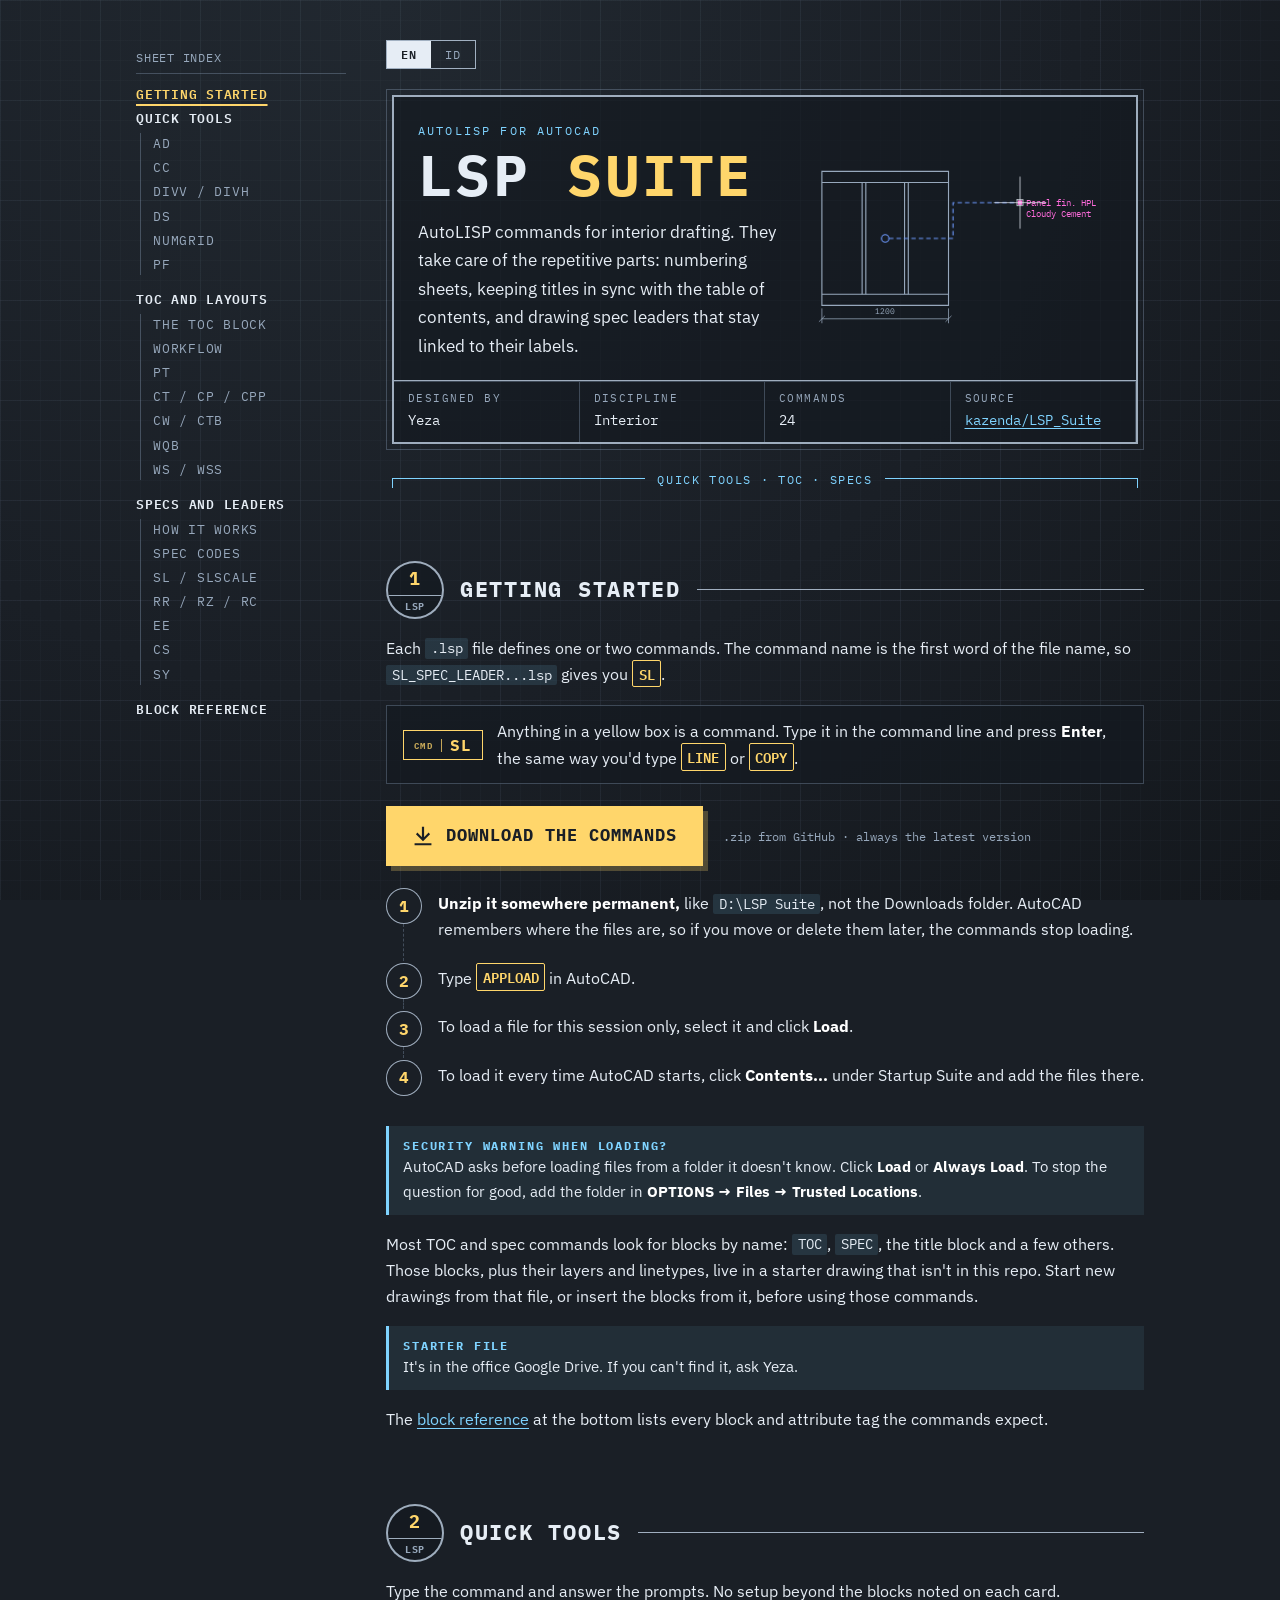
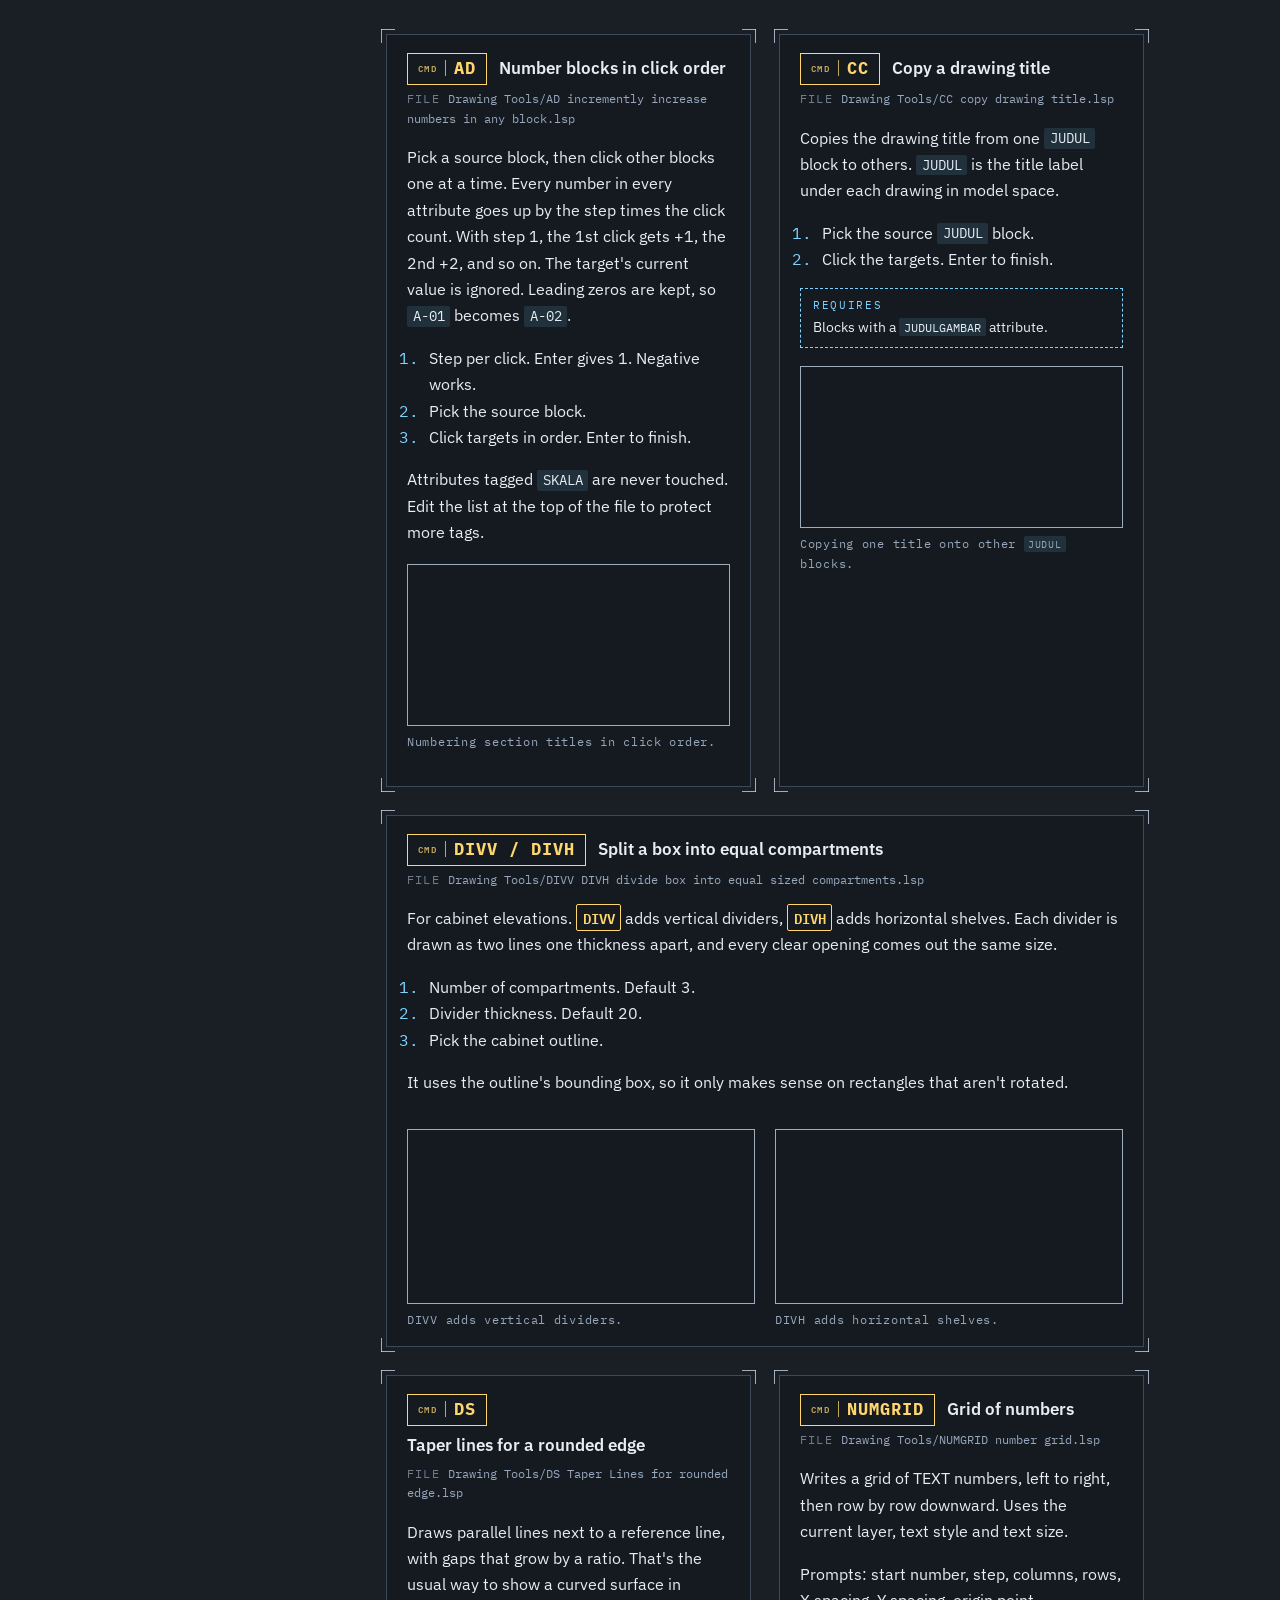
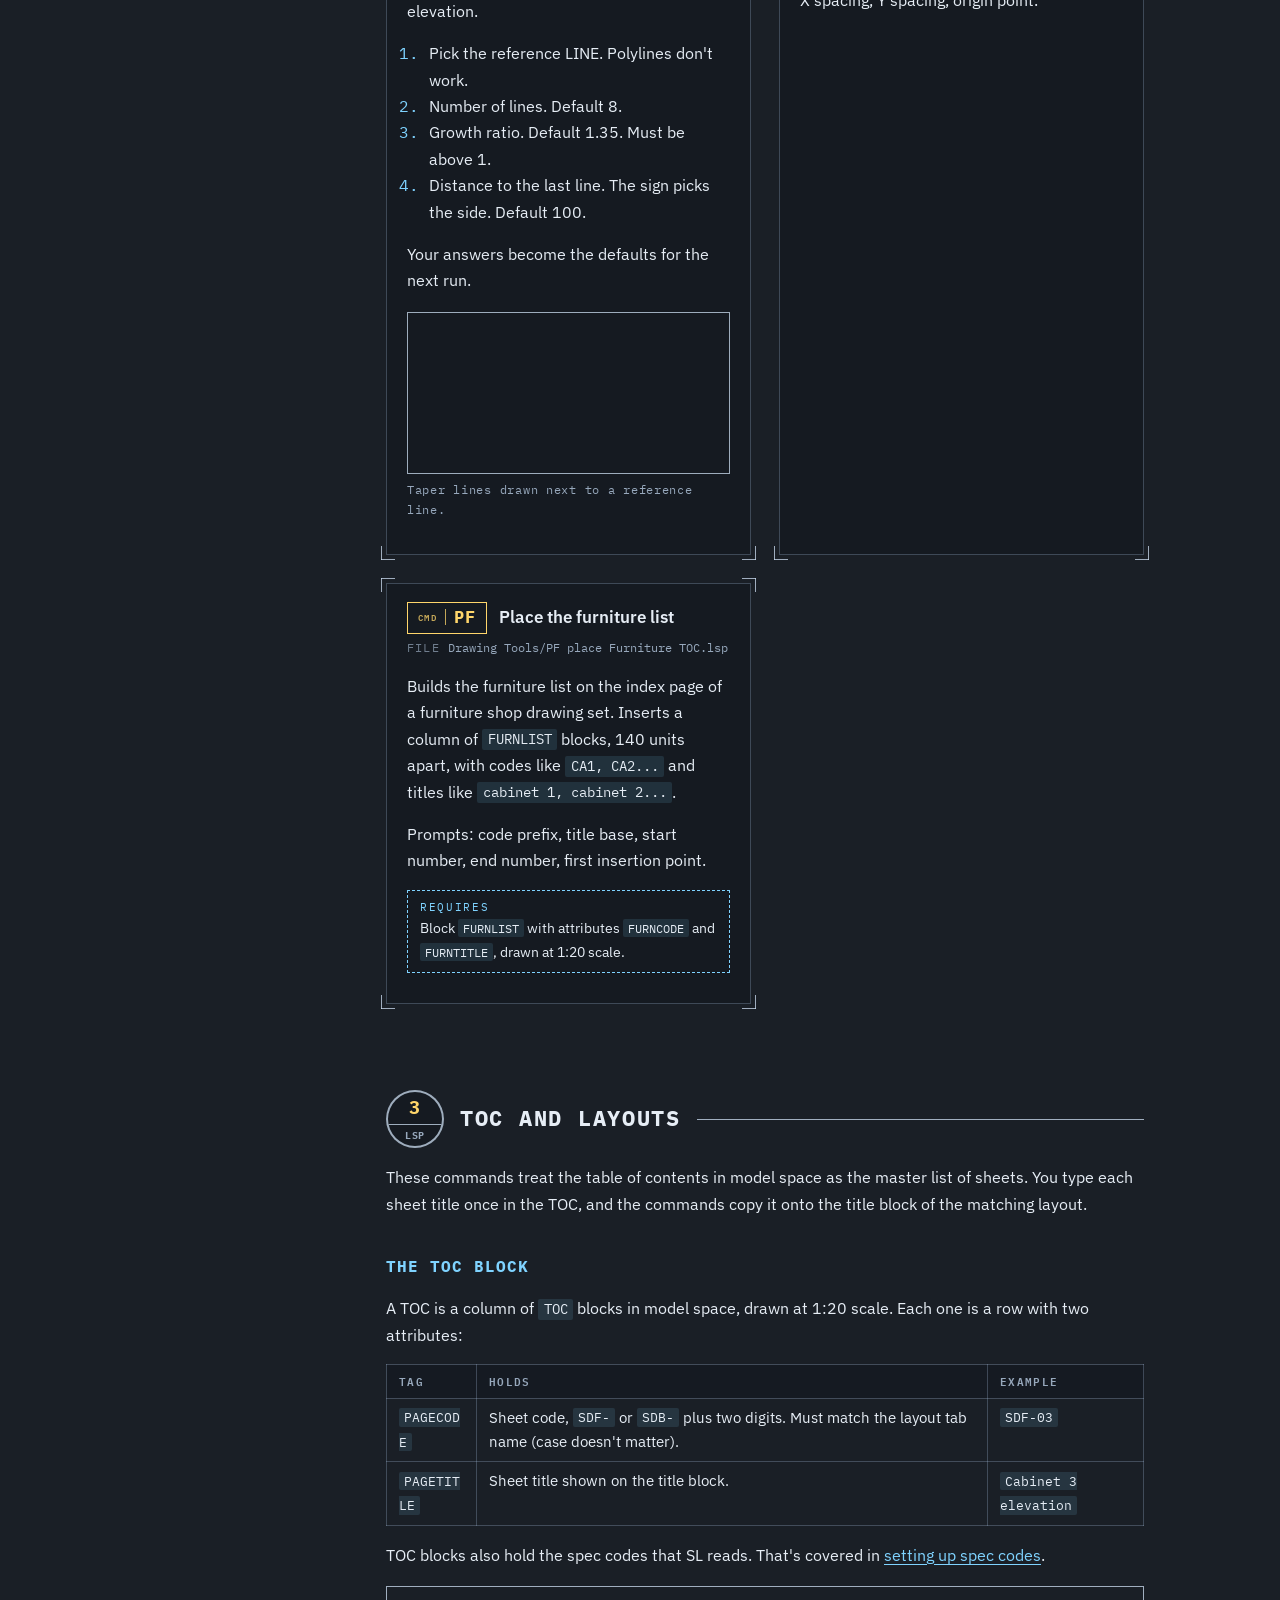
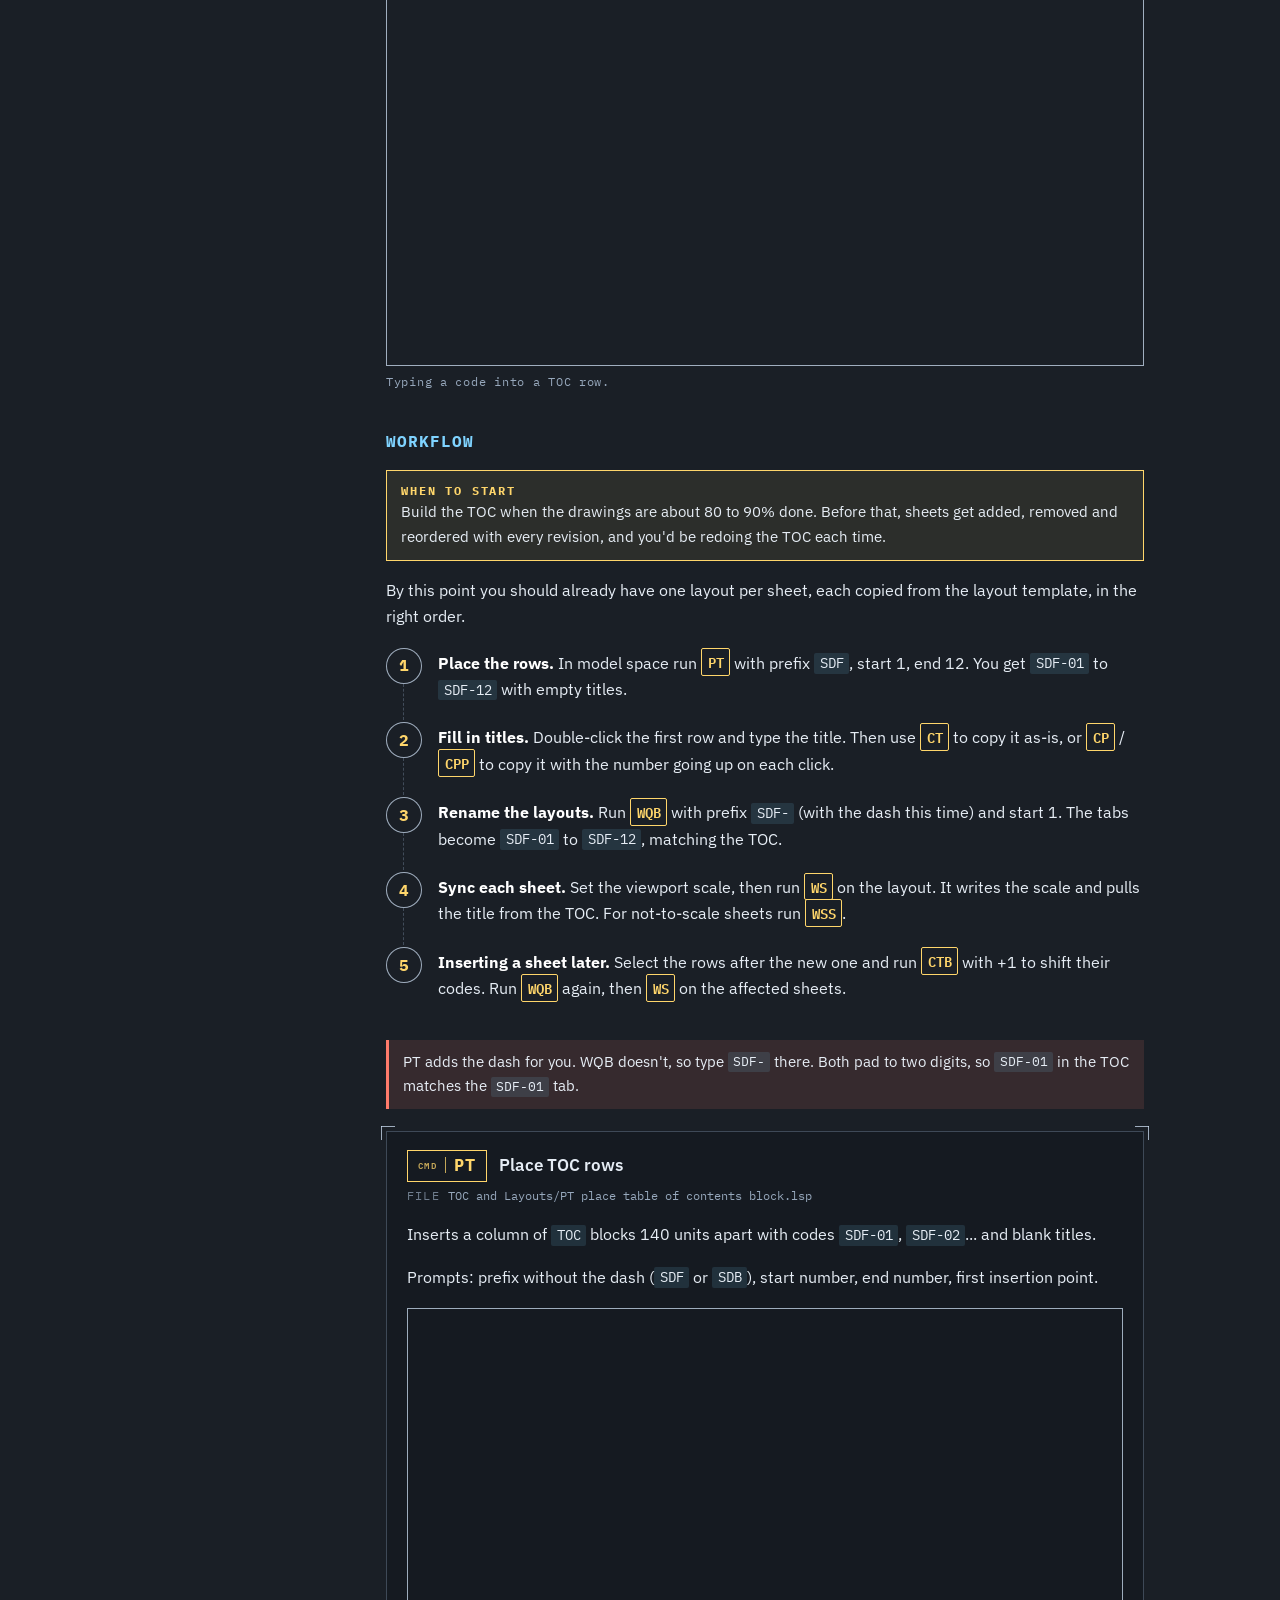
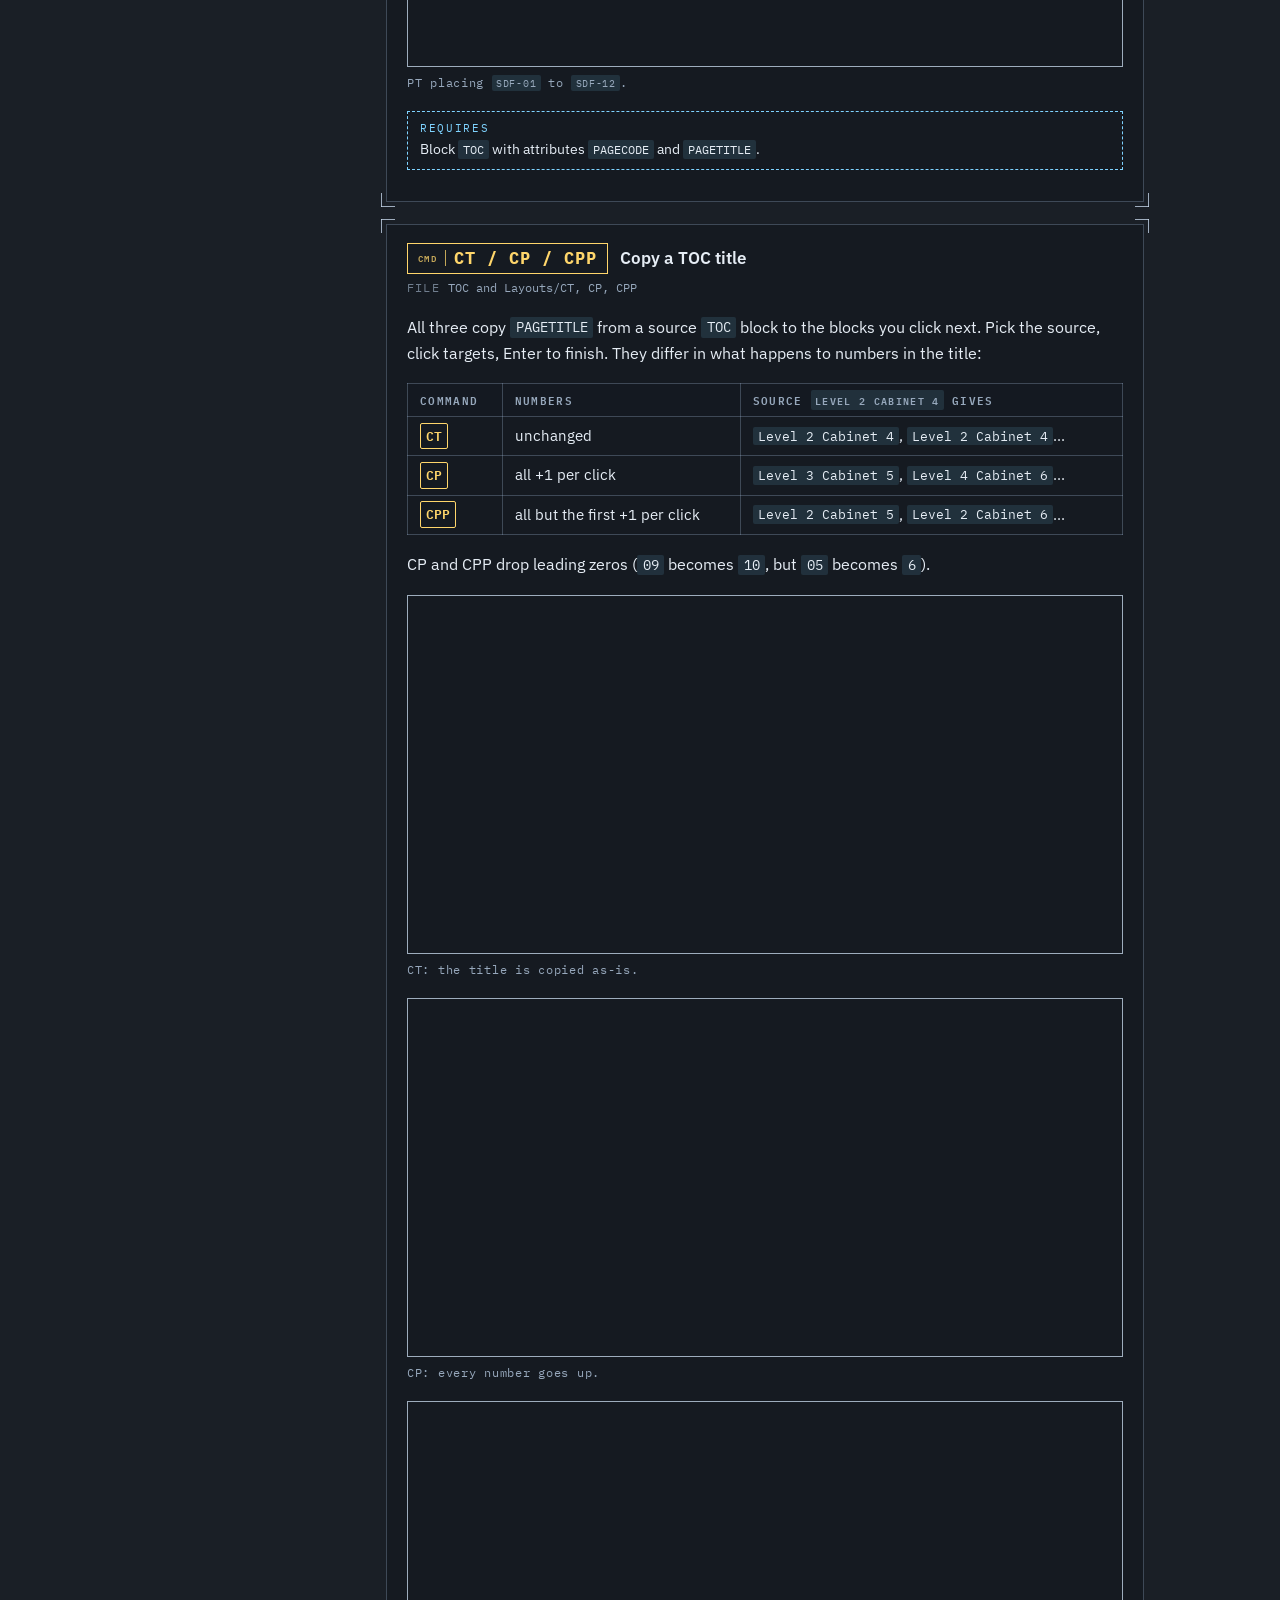
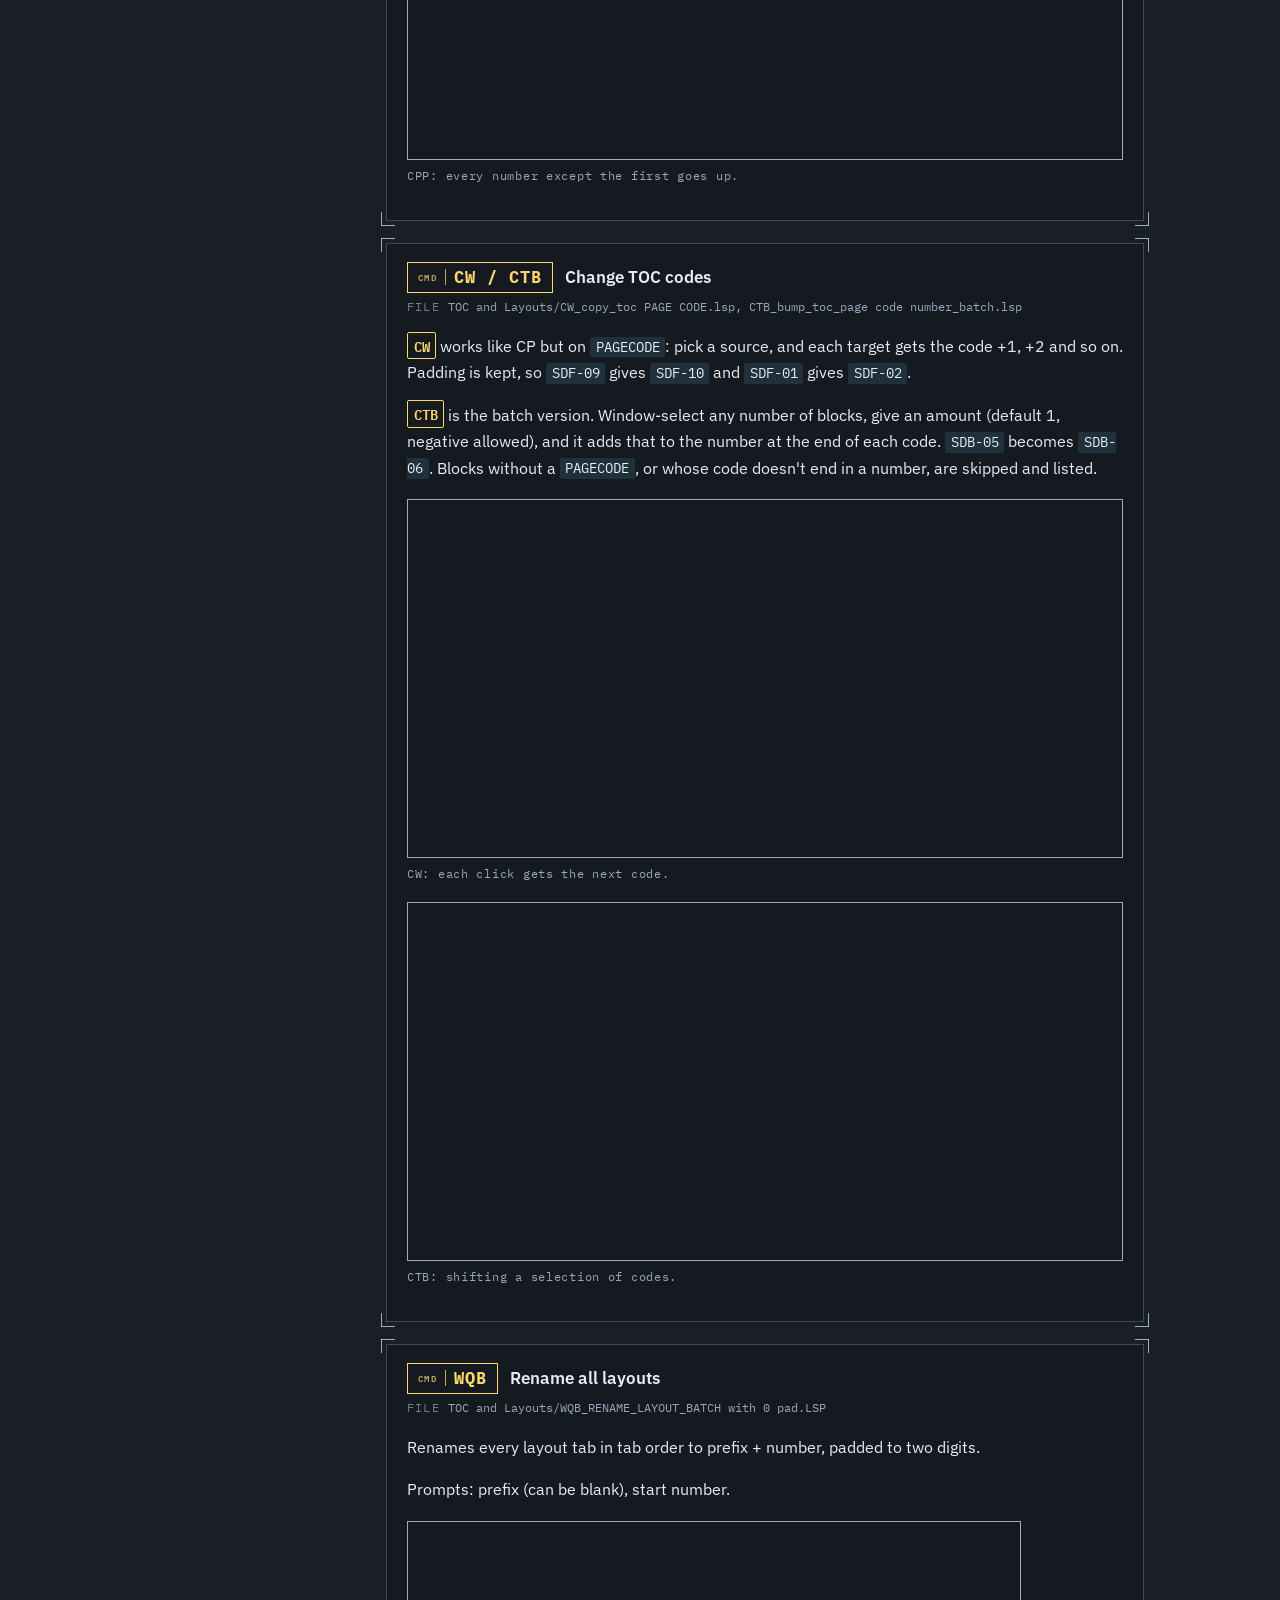
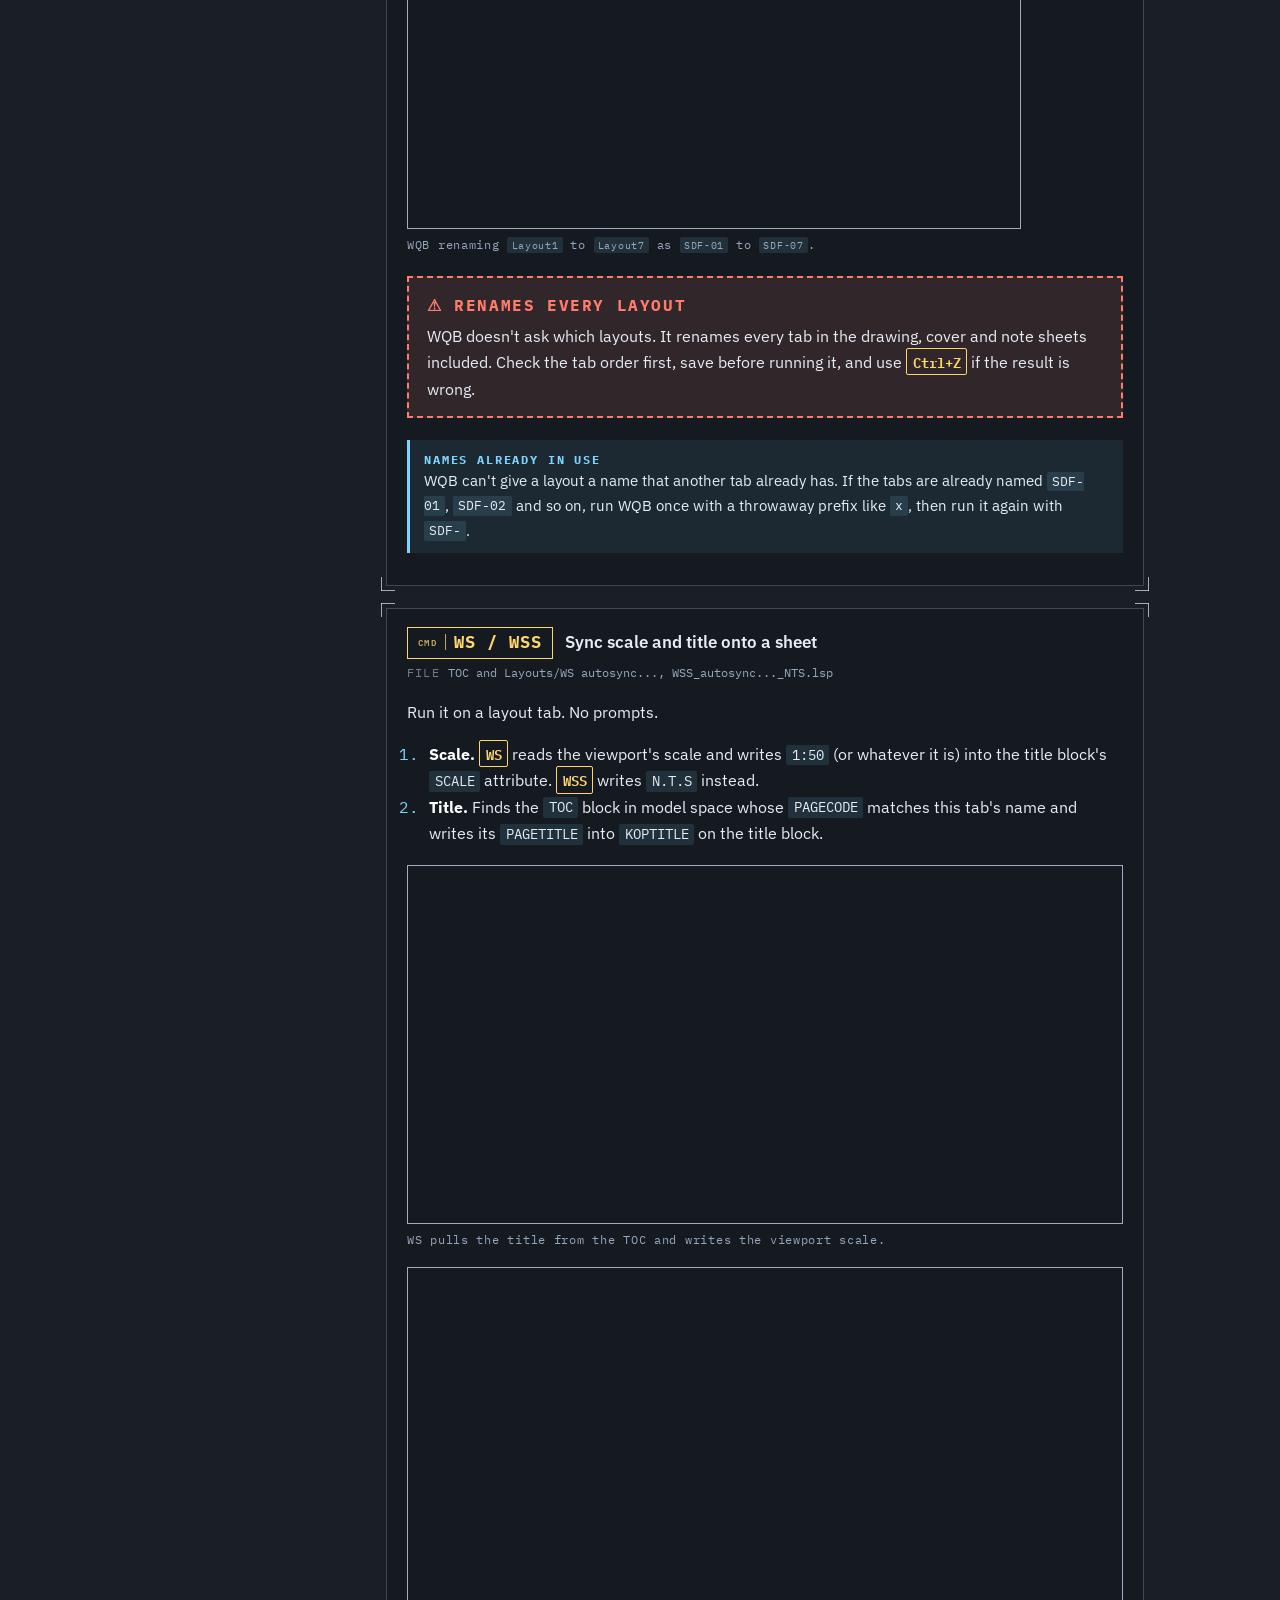
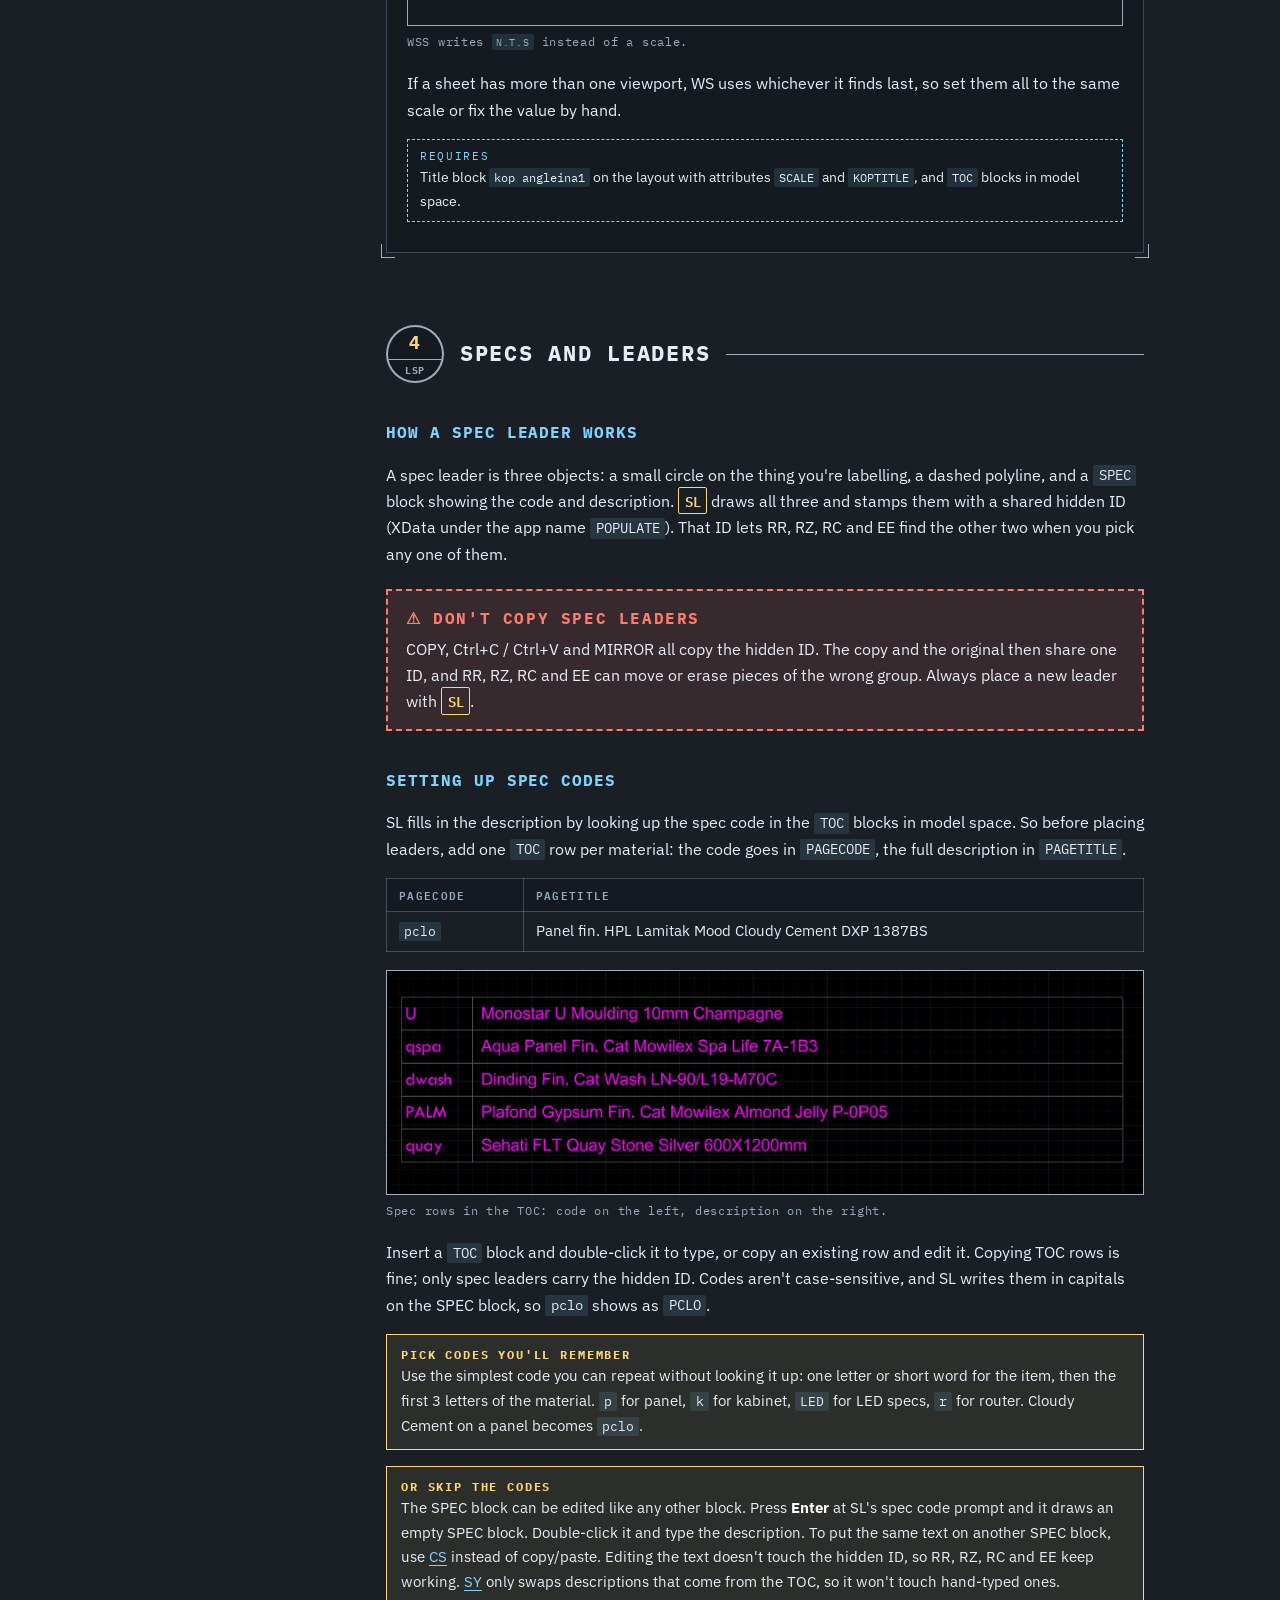
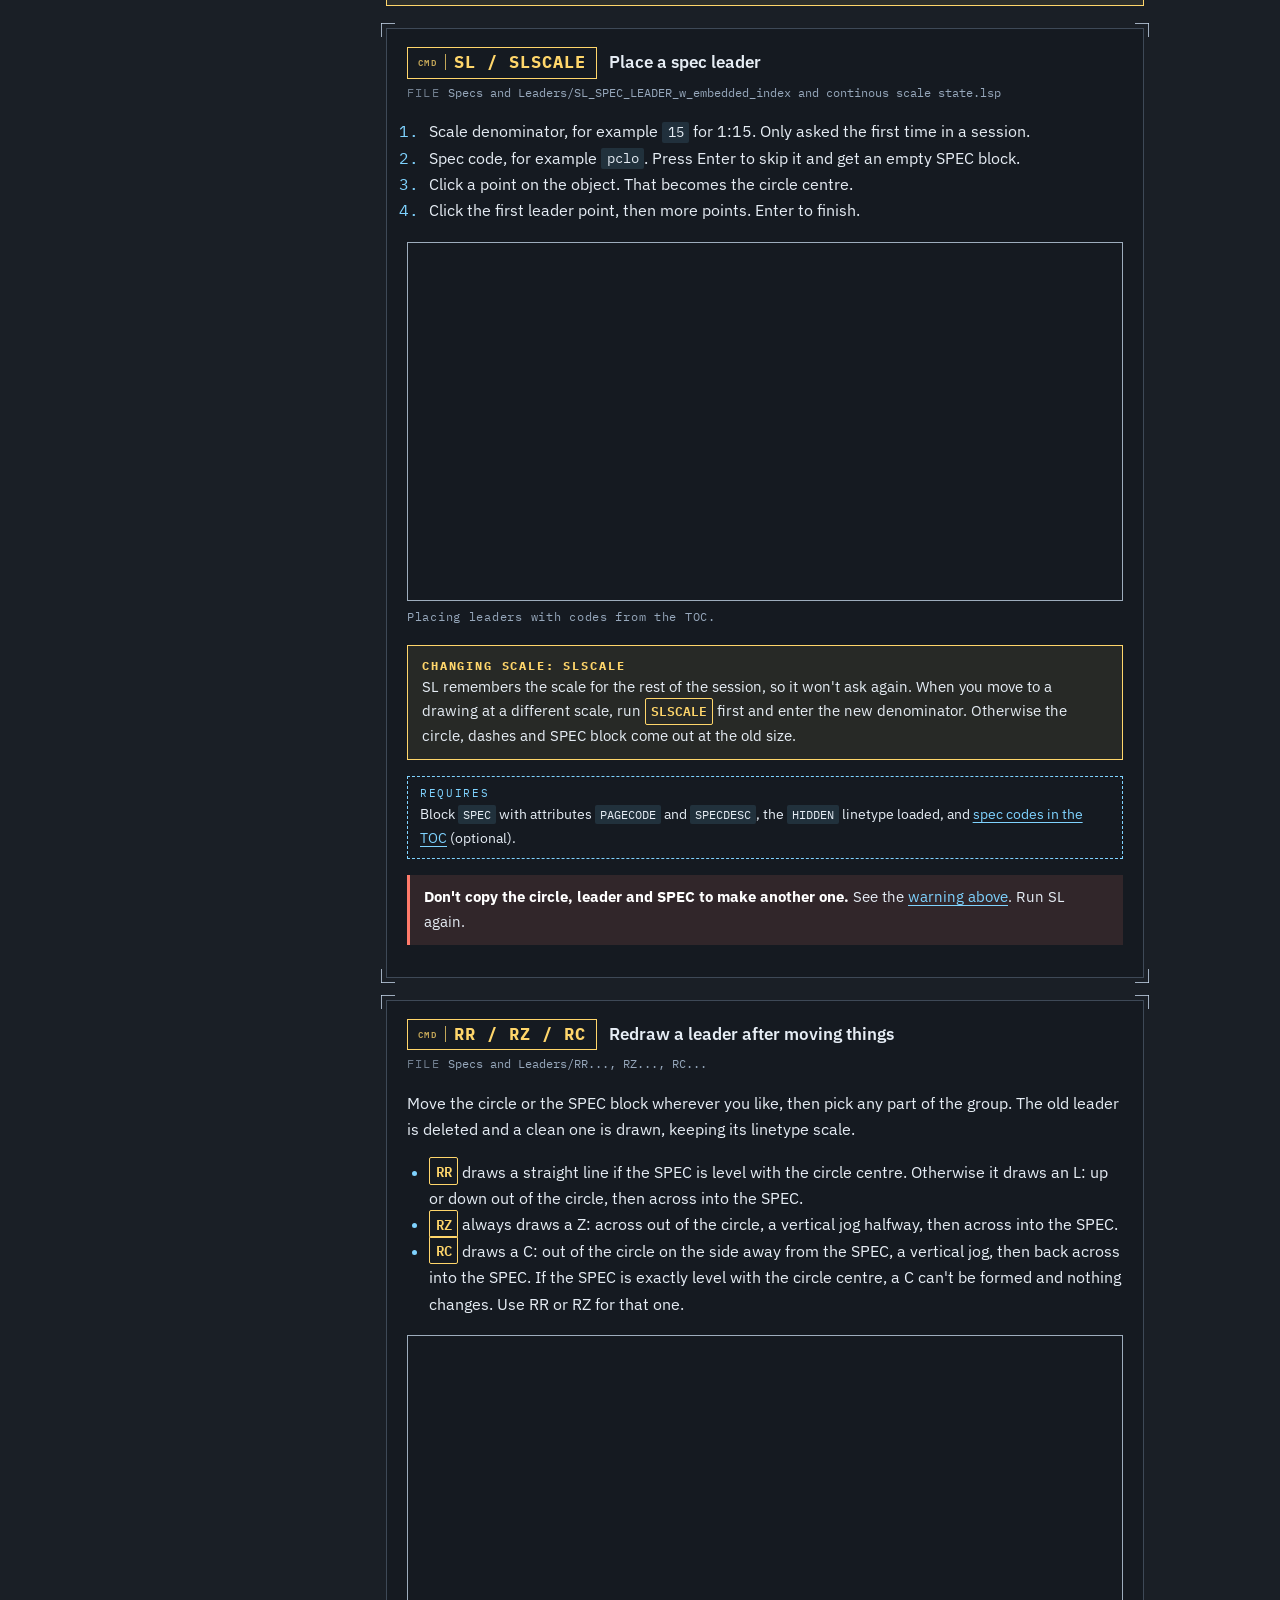
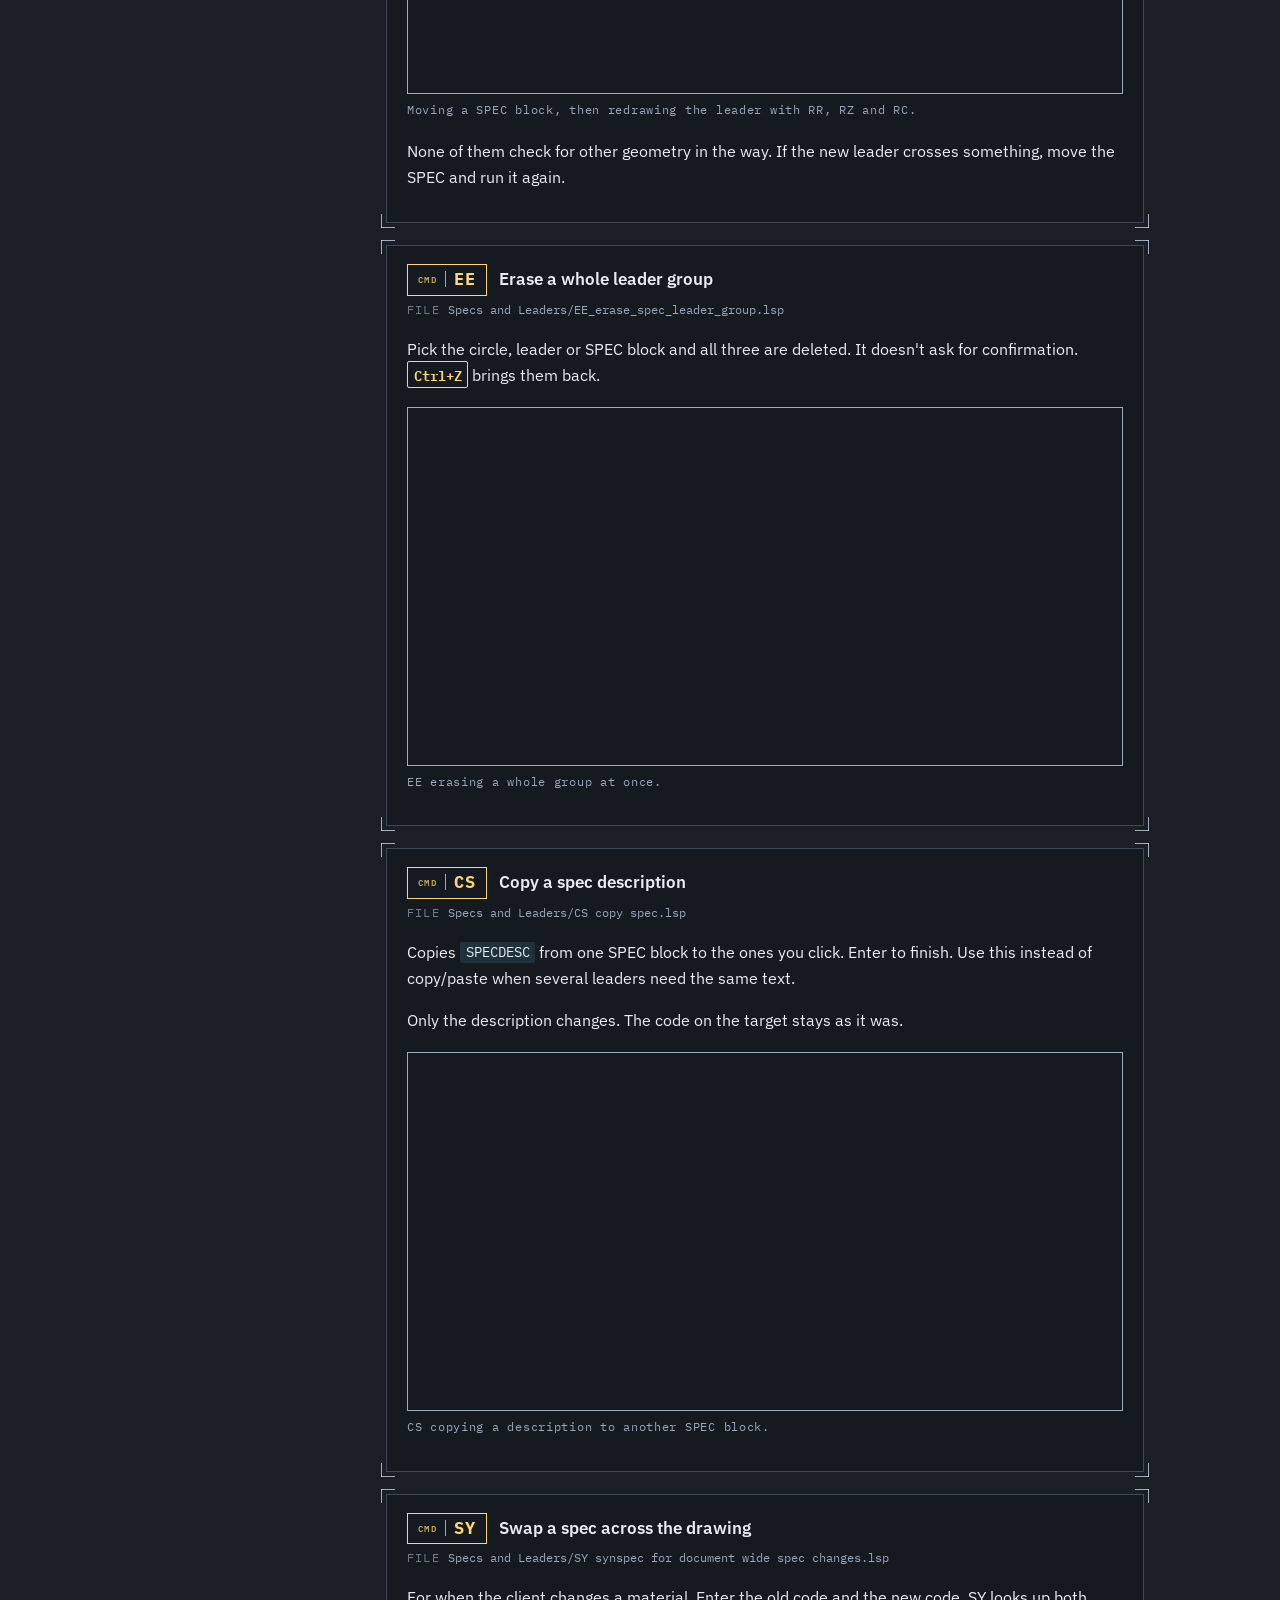
==== commit c240a550: "Add RC command, demo videos and guide site updates - RC: re-routes a spec leader as a C shape. Share" ====
--- a/index.html
+++ b/index.html
@@ -44,7 +44,7 @@
         <li><a href="#spec-how">How it works</a></li>
         <li><a href="#spec-setup">Spec codes</a></li>
         <li><a href="#sl">SL / SLSCALE</a></li>
-        <li><a href="#rr">RR / RZ</a></li>
+        <li><a href="#rr">RR / RZ / RC</a></li>
         <li><a href="#ee">EE</a></li>
         <li><a href="#cs">CS</a></li>
         <li><a href="#sy">SY</a></li>
@@ -67,7 +67,6 @@
     <video src="images/rr-demo.mp4" autoplay loop muted playsinline></video>
   instead of the <img> line.
 
-  Search this file for "IMAGE:" to find the suggested spots.
   id.html is the Indonesian copy of this page. Change both when you edit.
 -->
 
@@ -75,14 +74,43 @@
   <div class="lang-switch" aria-label="Language"><span>EN</span><a href="id.html" hreflang="id" lang="id">ID</a></div>
   <div class="titleblock">
     <div class="tb-main">
+      <div class="tb-text">
       <p class="tb-kicker">AutoLISP for AutoCAD</p>
-      <h1>LSP Suite</h1>
-      <p class="lede">Commands I wrote for interior drafting. They take care of the repetitive parts: numbering sheets, keeping titles in sync with the table of contents, and drawing spec leaders that stay linked to their labels.</p>
+      <h1>LSP <span>Suite</span></h1>
+      <p class="lede">AutoLISP commands for interior drafting. They take care of the repetitive parts: numbering sheets, keeping titles in sync with the table of contents, and drawing spec leaders that stay linked to their labels.</p>
+      </div>
+    <svg class="tb-art" viewBox="0 0 410 245" aria-hidden="true" focusable="false">
+      <g class="cab" fill="none" stroke-width="1.5">
+        <rect class="draw" pathLength="1" x="20" y="30" width="170" height="180"/>
+        <path class="draw" pathLength="1" d="M20 45H190M20 195H190" style="--d:.35s"/>
+        <path class="draw" pathLength="1" d="M74 45V195M79 45V195M131 45V195M136 45V195" style="--d:.7s"/>
+      </g>
+      <g class="dimline" style="--d:1s">
+        <path d="M20 214V234M190 214V234M20 228H190M16 232l8-8M186 232l8-8" fill="none"/>
+        <text x="105" y="222" text-anchor="middle">1200</text>
+      </g>
+      <g class="leader" style="--d:1.3s">
+        <circle cx="105" cy="120" r="5"/>
+        <polyline class="la" points="110,120 196,120 196,72 282,72"/>
+        <polyline class="lb" points="110,120 196,120 196,162 282,162"/>
+      </g>
+      <g class="spec" style="--d:1.7s">
+        <g class="spec-move">
+          <rect x="283" y="69" width="6" height="6"/>
+          <text x="294" y="76">Panel fin. HPL</text>
+          <text x="294" y="91">Cloudy Cement</text>
+        </g>
+      </g>
+      <g class="xhair" transform="translate(350 125)">
+        <path d="M-35 0H35M0 -35V35" fill="none"/>
+        <rect x="-4" y="-4" width="8" height="8" fill="none"/>
+      </g>
+    </svg>
     </div>
     <div class="tb-cells">
-      <div><span>Drawn by</span>Yeza</div>
+      <div><span>Designed by</span>Yeza</div>
       <div><span>Discipline</span>Interior</div>
-      <div><span>Commands</span>23</div>
+      <div><span>Commands</span>24</div>
       <div><span>Source</span><a href="https://github.com/kazenda/LSP_Suite">kazenda/LSP_Suite</a></div>
     </div>
   </div>
@@ -132,6 +160,10 @@
       <li>Click targets in order. Enter to finish.</li>
     </ol>
     <p>Attributes tagged <code>SKALA</code> are never touched. Edit the list at the top of the file to protect more tags.</p>
+    <figure>
+      <video src="images/ad-demo.mp4" width="950" height="520" autoplay loop muted playsinline></video>
+      <figcaption>Numbering section titles in click order.</figcaption>
+    </figure>
   </div>
 
   <div class="cmd" id="cc">
@@ -143,9 +175,13 @@
       <li>Click the targets. Enter to finish.</li>
     </ol>
     <p class="needs">Blocks with a <code>JUDULGAMBAR</code> attribute.</p>
-  </div>
-
-  <div class="cmd" id="divv">
+    <figure>
+      <video src="images/cc-demo.mp4" width="1006" height="346" autoplay loop muted playsinline></video>
+      <figcaption>Copying one title onto other <code>JUDUL</code> blocks.</figcaption>
+    </figure>
+  </div>
+
+  <div class="cmd wide" id="divv">
     <h3><span class="name">DIVV / DIVH</span><span class="what">Split a box into equal compartments</span></h3>
     <p class="file">Drawing Tools/DIVV DIVH divide box into equal sized compartments.lsp</p>
     <p>For cabinet elevations. <kbd>DIVV</kbd> adds vertical dividers, <kbd>DIVH</kbd> adds horizontal shelves. Each divider is drawn as two lines one thickness apart, and every clear opening comes out the same size.</p>
@@ -155,7 +191,16 @@
       <li>Pick the cabinet outline.</li>
     </ol>
     <p>It uses the outline's bounding box, so it only makes sense on rectangles that aren't rotated.</p>
-    <!-- IMAGE: screenshot, a cabinet outline before and after DIVV 4 -->
+    <div class="fig-pair">
+    <figure>
+      <video src="images/divv-demo.mp4" width="526" height="670" autoplay loop muted playsinline></video>
+      <figcaption>DIVV adds vertical dividers.</figcaption>
+    </figure>
+    <figure>
+      <video src="images/divh-demo.mp4" width="588" height="658" autoplay loop muted playsinline></video>
+      <figcaption>DIVH adds horizontal shelves.</figcaption>
+    </figure>
+    </div>
   </div>
 
   <div class="cmd" id="ds">
@@ -169,7 +214,10 @@
       <li>Distance to the last line. The sign picks the side. Default 100.</li>
     </ol>
     <p>Your answers become the defaults for the next run.</p>
-    <!-- IMAGE: screenshot, the taper lines on a rounded edge -->
+    <figure>
+      <video src="images/ds-demo.mp4" width="886" height="600" autoplay loop muted playsinline></video>
+      <figcaption>Taper lines drawn next to a reference line.</figcaption>
+    </figure>
   </div>
 
   <div class="cmd" id="numgrid">
@@ -184,7 +232,7 @@
     <p class="file">Drawing Tools/PF place Furniture TOC.lsp</p>
     <p>Builds the furniture list on the index page of a furniture shop drawing set. Inserts a column of <code>FURNLIST</code> blocks, 140 units apart, with codes like <code>CA1, CA2...</code> and titles like <code>cabinet 1, cabinet 2...</code>.</p>
     <p>Prompts: code prefix, title base, start number, end number, first insertion point.</p>
-    <p class="needs">Block <code>FURNLIST</code> with attributes <code>FURNCODE</code> and <code>FURNTITLE</code>.</p>
+    <p class="needs">Block <code>FURNLIST</code> with attributes <code>FURNCODE</code> and <code>FURNTITLE</code>, drawn at 1:20 scale.</p>
   </div>
 
   </div>
@@ -196,7 +244,7 @@
   <p>These commands treat the table of contents in model space as the master list of sheets. You type each sheet title once in the TOC, and the commands copy it onto the title block of the matching layout.</p>
 
   <h3 id="toc-block">The TOC block</h3>
-  <p>A TOC is a column of <code>TOC</code> blocks in model space. Each one is a row with two attributes:</p>
+  <p>A TOC is a column of <code>TOC</code> blocks in model space, drawn at 1:20 scale. Each one is a row with two attributes:</p>
   <div class="table-wrap">
   <table>
     <tr><th>Tag</th><th>Holds</th><th>Example</th></tr>
@@ -205,7 +253,10 @@
   </table>
   </div>
   <p>TOC blocks also hold the spec codes that SL reads. That's covered in <a href="#spec-setup">setting up spec codes</a>.</p>
-  <!-- IMAGE: screenshot, a filled-in TOC column in model space -->
+  <figure>
+    <video src="images/toc-setup.mp4" width="1472" height="682" autoplay loop muted playsinline></video>
+    <figcaption>Typing a code into a TOC row.</figcaption>
+  </figure>
 
   <h3 id="toc-workflow">Workflow</h3>
   <p class="tip"><strong>When to start</strong>Build the TOC when the drawings are about 80 to 90% done. Before that, sheets get added, removed and reordered with every revision, and you'd be redoing the TOC each time.</p>
@@ -224,6 +275,10 @@
     <p class="file">TOC and Layouts/PT place table of contents block.lsp</p>
     <p>Inserts a column of <code>TOC</code> blocks 140 units apart with codes <code>SDF-01</code>, <code>SDF-02</code>... and blank titles.</p>
     <p>Prompts: prefix without the dash (<code>SDF</code> or <code>SDB</code>), start number, end number, first insertion point.</p>
+    <figure>
+      <video src="images/pt-demo.mp4" width="878" height="564" autoplay loop muted playsinline></video>
+      <figcaption>PT placing <code>SDF-01</code> to <code>SDF-12</code>.</figcaption>
+    </figure>
     <p class="needs">Block <code>TOC</code> with attributes <code>PAGECODE</code> and <code>PAGETITLE</code>.</p>
   </div>
 
@@ -240,6 +295,18 @@
     </table>
     </div>
     <p>CP and CPP drop leading zeros (<code>09</code> becomes <code>10</code>, but <code>05</code> becomes <code>6</code>).</p>
+    <figure>
+      <video src="images/ct-demo.mp4" width="896" height="520" autoplay loop muted playsinline></video>
+      <figcaption>CT: the title is copied as-is.</figcaption>
+    </figure>
+    <figure>
+      <video src="images/cp-demo.mp4" width="856" height="484" autoplay loop muted playsinline></video>
+      <figcaption>CP: every number goes up.</figcaption>
+    </figure>
+    <figure>
+      <video src="images/cpp-demo.mp4" width="880" height="544" autoplay loop muted playsinline></video>
+      <figcaption>CPP: every number except the first goes up.</figcaption>
+    </figure>
   </div>
 
   <div class="cmd" id="cw">
@@ -247,6 +314,14 @@
     <p class="file">TOC and Layouts/CW_copy_toc PAGE CODE.lsp, CTB_bump_toc_page code number_batch.lsp</p>
     <p><kbd>CW</kbd> works like CP but on <code>PAGECODE</code>: pick a source, and each target gets the code +1, +2 and so on. Padding is kept, so <code>SDF-09</code> gives <code>SDF-10</code> and <code>SDF-01</code> gives <code>SDF-02</code>.</p>
     <p><kbd>CTB</kbd> is the batch version. Window-select any number of blocks, give an amount (default 1, negative allowed), and it adds that to the number at the end of each code. <code>SDB-05</code> becomes <code>SDB-06</code>. Blocks without a <code>PAGECODE</code>, or whose code doesn't end in a number, are skipped and listed.</p>
+    <figure>
+      <video src="images/cw-demo.mp4" width="854" height="550" autoplay loop muted playsinline></video>
+      <figcaption>CW: each click gets the next code.</figcaption>
+    </figure>
+    <figure>
+      <video src="images/ctb-demo.mp4" width="858" height="518" autoplay loop muted playsinline></video>
+      <figcaption>CTB: shifting a selection of codes.</figcaption>
+    </figure>
   </div>
 
   <div class="cmd" id="wqb">
@@ -254,10 +329,15 @@
     <p class="file">TOC and Layouts/WQB_RENAME_LAYOUT_BATCH with 0 pad.LSP</p>
     <p>Renames every layout tab in tab order to prefix + number, padded to two digits.</p>
     <p>Prompts: prefix (can be blank), start number.</p>
+    <figure>
+      <video src="images/wqb-demo.mp4" width="614" height="258" autoplay loop muted playsinline></video>
+      <figcaption>WQB renaming <code>Layout1</code> to <code>Layout7</code> as <code>SDF-01</code> to <code>SDF-07</code>.</figcaption>
+    </figure>
     <div class="warn big" role="note">
       <strong>Renames every layout</strong>
       WQB doesn't ask which layouts. It renames every tab in the drawing, cover and note sheets included. Check the tab order first, save before running it, and use <kbd>Ctrl+Z</kbd> if the result is wrong.
     </div>
+    <p class="note"><strong>Names already in use</strong>WQB can't give a layout a name that another tab already has. If the tabs are already named <code>SDF-01</code>, <code>SDF-02</code> and so on, run WQB once with a throwaway prefix like <code>x</code>, then run it again with <code>SDF-</code>.</p>
   </div>
 
   <div class="cmd" id="ws">
@@ -268,7 +348,14 @@
       <li><b>Scale.</b> <kbd>WS</kbd> reads the viewport's scale and writes <code>1:50</code> (or whatever it is) into the title block's <code>SCALE</code> attribute. <kbd>WSS</kbd> writes <code>N.T.S</code> instead.</li>
       <li><b>Title.</b> Finds the <code>TOC</code> block in model space whose <code>PAGECODE</code> matches this tab's name and writes its <code>PAGETITLE</code> into <code>KOPTITLE</code> on the title block.</li>
     </ol>
-    <!-- IMAGE: two screenshots side by side, title block before and after WS -->
+    <figure>
+      <video src="images/ws-demo.mp4" width="1206" height="532" autoplay loop muted playsinline></video>
+      <figcaption>WS pulls the title from the TOC and writes the viewport scale.</figcaption>
+    </figure>
+    <figure>
+      <video src="images/wss-demo.mp4" width="1306" height="618" autoplay loop muted playsinline></video>
+      <figcaption>WSS writes <code>N.T.S</code> instead of a scale.</figcaption>
+    </figure>
     <p>If a sheet has more than one viewport, WS uses whichever it finds last, so set them all to the same scale or fix the value by hand.</p>
     <p class="needs">Title block <code>kop angleina1</code> on the layout with attributes <code>SCALE</code> and <code>KOPTITLE</code>, and <code>TOC</code> blocks in model space.</p>
   </div>
@@ -279,11 +366,10 @@
   <h2><span class="bubble"><b>4</b><i>LSP</i></span>Specs and leaders</h2>
 
   <h3 id="spec-how">How a spec leader works</h3>
-  <p>A spec leader is three objects: a small circle on the thing you're labelling, a dashed polyline, and a <code>SPEC</code> block showing the code and description. <kbd>SL</kbd> draws all three and stamps them with a shared hidden ID (XData under the app name <code>POPULATE</code>). That ID lets RR, RZ and EE find the other two when you pick any one of them.</p>
-  <!-- IMAGE: screenshot, one spec leader with the circle, leader and SPEC block labelled -->
+  <p>A spec leader is three objects: a small circle on the thing you're labelling, a dashed polyline, and a <code>SPEC</code> block showing the code and description. <kbd>SL</kbd> draws all three and stamps them with a shared hidden ID (XData under the app name <code>POPULATE</code>). That ID lets RR, RZ, RC and EE find the other two when you pick any one of them.</p>
   <div class="warn big" role="note">
     <strong>Don't copy spec leaders</strong>
-    COPY, Ctrl+C / Ctrl+V and MIRROR all copy the hidden ID. The copy and the original then share one ID, and RR, RZ and EE can move or erase pieces of the wrong group. Always place a new leader with <kbd>SL</kbd>.
+    COPY, Ctrl+C / Ctrl+V and MIRROR all copy the hidden ID. The copy and the original then share one ID, and RR, RZ, RC and EE can move or erase pieces of the wrong group. Always place a new leader with <kbd>SL</kbd>.
   </div>
 
   <h3 id="spec-setup">Setting up spec codes</h3>
@@ -294,7 +380,10 @@
     <tr><td><code>pclo</code></td><td>Panel fin. HPL Lamitak Mood Cloudy Cement DXP 1387BS</td></tr>
   </table>
   </div>
-  <!-- IMAGE: screenshot, a column of spec rows in the TOC -->
+  <figure>
+    <img src="images/spec-codes-example.png" width="1704" height="504" alt="A column of TOC rows with spec codes like qspa and PALM next to their material descriptions" loading="lazy">
+    <figcaption>Spec rows in the TOC: code on the left, description on the right.</figcaption>
+  </figure>
   <p>Insert a <code>TOC</code> block and double-click it to type, or copy an existing row and edit it. Copying TOC rows is fine; only spec leaders carry the hidden ID. Codes aren't case-sensitive, and SL writes them in capitals on the SPEC block, so <code>pclo</code> shows as <code>PCLO</code>.</p>
   <div class="tip">
     <strong>Pick codes you'll remember</strong>
@@ -302,7 +391,7 @@
   </div>
   <div class="tip">
     <strong>Or skip the codes</strong>
-    The SPEC block can be edited like any other block. Press <b>Enter</b> at SL's spec code prompt and it draws an empty SPEC block. Double-click it and type the description. To put the same text on another SPEC block, use <a href="#cs">CS</a> instead of copy/paste. Editing the text doesn't touch the hidden ID, so RR, RZ and EE keep working. <a href="#sy">SY</a> only swaps descriptions that come from the TOC, so it won't touch hand-typed ones.
+    The SPEC block can be edited like any other block. Press <b>Enter</b> at SL's spec code prompt and it draws an empty SPEC block. Double-click it and type the description. To put the same text on another SPEC block, use <a href="#cs">CS</a> instead of copy/paste. Editing the text doesn't touch the hidden ID, so RR, RZ, RC and EE keep working. <a href="#sy">SY</a> only swaps descriptions that come from the TOC, so it won't touch hand-typed ones.
   </div>
 
   <div class="cmd" id="sl">
@@ -314,7 +403,10 @@
       <li>Click a point on the object. That becomes the circle centre.</li>
       <li>Click the first leader point, then more points. Enter to finish.</li>
     </ol>
-    <!-- IMAGE: short recording, placing one leader with SL -->
+    <figure>
+      <video src="images/sl-demo.mp4" width="1408" height="756" autoplay loop muted playsinline></video>
+      <figcaption>Placing leaders with codes from the TOC.</figcaption>
+    </figure>
     <div class="tip">
       <strong>Changing scale: SLSCALE</strong>
       SL remembers the scale for the rest of the session, so it won't ask again. When you move to a drawing at a different scale, run <kbd>SLSCALE</kbd> first and enter the new denominator. Otherwise the circle, dashes and SPEC block come out at the old size.
@@ -324,21 +416,29 @@
   </div>
 
   <div class="cmd" id="rr">
-    <h3><span class="name">RR / RZ</span><span class="what">Redraw a leader after moving things</span></h3>
-    <p class="file">Specs and Leaders/RR..., RZ...</p>
+    <h3><span class="name">RR / RZ / RC</span><span class="what">Redraw a leader after moving things</span></h3>
+    <p class="file">Specs and Leaders/RR..., RZ..., RC...</p>
     <p>Move the circle or the SPEC block wherever you like, then pick any part of the group. The old leader is deleted and a clean one is drawn, keeping its linetype scale.</p>
     <ul>
       <li><kbd>RR</kbd> draws a straight line if the SPEC is level with the circle centre. Otherwise it draws an L: up or down out of the circle, then across into the SPEC.</li>
       <li><kbd>RZ</kbd> always draws a Z: across out of the circle, a vertical jog halfway, then across into the SPEC.</li>
+      <li><kbd>RC</kbd> draws a C: out of the circle on the side away from the SPEC, a vertical jog, then back across into the SPEC. If the SPEC is exactly level with the circle centre, a C can't be formed and nothing changes. Use RR or RZ for that one.</li>
     </ul>
-    <!-- IMAGE: short recording, move a SPEC block, run RR, then RZ on the same group -->
-    <p>Neither checks for other geometry in the way. If the new leader crosses something, move the SPEC and run it again.</p>
+    <figure>
+      <video src="images/rr-rz-rc-demo.mp4" width="1268" height="676" autoplay loop muted playsinline></video>
+      <figcaption>Moving a SPEC block, then redrawing the leader with RR, RZ and RC.</figcaption>
+    </figure>
+    <p>None of them check for other geometry in the way. If the new leader crosses something, move the SPEC and run it again.</p>
   </div>
 
   <div class="cmd" id="ee">
     <h3><span class="name">EE</span><span class="what">Erase a whole leader group</span></h3>
     <p class="file">Specs and Leaders/EE_erase_spec_leader_group.lsp</p>
     <p>Pick the circle, leader or SPEC block and all three are deleted. It doesn't ask for confirmation. <kbd>Ctrl+Z</kbd> brings them back.</p>
+    <figure>
+      <video src="images/ee-demo.mp4" width="1260" height="656" autoplay loop muted playsinline></video>
+      <figcaption>EE erasing a whole group at once.</figcaption>
+    </figure>
   </div>
 
   <div class="cmd" id="cs">
@@ -346,6 +446,10 @@
     <p class="file">Specs and Leaders/CS copy spec.lsp</p>
     <p>Copies <code>SPECDESC</code> from one SPEC block to the ones you click. Enter to finish. Use this instead of copy/paste when several leaders need the same text.</p>
     <p>Only the description changes. The code on the target stays as it was.</p>
+    <figure>
+      <video src="images/cs-demo.mp4" width="1298" height="644" autoplay loop muted playsinline></video>
+      <figcaption>CS copying a description to another SPEC block.</figcaption>
+    </figure>
   </div>
 
   <div class="cmd" id="sy">
@@ -365,23 +469,30 @@
     <tr><th>Block</th><th>Attributes</th><th>Where</th><th>Used by</th></tr>
     <tr><td><code>TOC</code></td><td><code>PAGECODE</code>, <code>PAGETITLE</code></td><td>Model space</td><td>PT, CT, CP, CPP, CW, CTB, WS, WSS, SL, SY</td></tr>
     <tr><td><code>kop angleina1</code></td><td><code>SCALE</code>, <code>KOPTITLE</code></td><td>Each layout</td><td>WS, WSS</td></tr>
-    <tr><td><code>SPEC</code></td><td><code>PAGECODE</code>, <code>SPECDESC</code> (multiline)</td><td>Model space</td><td>SL, RR, RZ, EE, CS, SY</td></tr>
+    <tr><td><code>SPEC</code></td><td><code>PAGECODE</code>, <code>SPECDESC</code> (multiline)</td><td>Model space</td><td>SL, RR, RZ, RC, EE, CS, SY</td></tr>
     <tr><td><code>JUDUL</code></td><td><code>JUDULGAMBAR</code></td><td>Model space</td><td>CC</td></tr>
     <tr><td><code>FURNLIST</code></td><td><code>FURNCODE</code>, <code>FURNTITLE</code></td><td>Model space</td><td>PF</td></tr>
   </table>
   </div>
-  <p>Linetype <code>HIDDEN</code> must be loaded for SL, RR and RZ.</p>
+  <p>Linetype <code>HIDDEN</code> must be loaded for SL, RR, RZ and RC.</p>
 </section>
+
+<aside class="ask">
+  <strong>Something you keep doing by hand?</strong>
+  <p>Ask Yeza. She makes custom LSP commands and dynamic blocks for the repetitive parts of a drawing.</p>
+</aside>
 
 <footer class="titlestrip">
   <div><span>Title</span>LSP Suite reference</div>
-  <div><span>Drawn by</span>Yeza</div>
+  <div><span>Designed by</span>Yeza</div>
   <div><span>Scale</span>N.T.S</div>
   <div><span>Sheet</span>1 of 1</div>
+  <div><span>Last updated</span><time id="updated" datetime="2026-09-30">30 Sep 2026</time></div>
   <div class="wide">Shared as-is. Try the commands on a copy of a drawing first. Feel free to ask any AI for debugging and troubleshooting help. They'd understand the code better than Yeza ;)</div>
 </footer>
 
 </main>
 </div>
+<script src="site.js"></script>
 </body>
 </html>
--- a/style.css
+++ b/style.css
@@ -1,11 +1,11 @@
 /* LSP Suite: blueprint theme */
 
 :root {
-  /* AutoCAD's dark model space is rgb(33, 40, 48) */
-  --paper: #212830;
-  --paper-deep: #1a2027;
-  --grid-fine: rgba(120, 140, 165, 0.08);
-  --grid-major: rgba(120, 140, 165, 0.18);
+  /* a shade darker than AutoCAD's model space, rgb(33, 40, 48), so body text reads well */
+  --paper: #1a1f26;
+  --paper-deep: #14181d;
+  --grid-fine: rgba(120, 140, 165, 0.035);
+  --grid-major: rgba(120, 140, 165, 0.08);
   --ink: #e6edf5;
   --ink-soft: #97a8bc;
   --line: rgba(170, 195, 225, 0.28);
@@ -15,6 +15,8 @@
   --cyan: #7fd3ff;
   --red: #ff7b6b;         /* redline */
   --red-tint: rgba(255, 123, 107, 0.12);
+  --magenta: #ff6bdc;     /* attribute text, like the SPEC block */
+  --blue: #6f9bff;        /* spec leader linetype */
   --code-bg: rgba(127, 211, 255, 0.12);
   --mono: "IBM Plex Mono", ui-monospace, "Cascadia Mono", Consolas, monospace;
   --sans: "IBM Plex Sans", system-ui, "Segoe UI", Roboto, sans-serif;
@@ -34,7 +36,7 @@
     linear-gradient(90deg, var(--grid-major) 1px, transparent 1px),
     linear-gradient(var(--grid-fine) 1px, transparent 1px),
     linear-gradient(90deg, var(--grid-fine) 1px, transparent 1px),
-    radial-gradient(ellipse at 30% 0%, #28323d 0%, var(--paper) 55%, var(--paper-deep) 100%);
+    radial-gradient(ellipse at 30% 0%, #212830 0%, var(--paper) 55%, var(--paper-deep) 100%);
   background-size: 100px 100px, 100px 100px, 20px 20px, 20px 20px, 100% 100%;
   background-attachment: fixed;
 }
@@ -61,7 +63,7 @@
 /* ---------- layout ---------- */
 
 .layout {
-  max-width: 1160px;
+  max-width: 1040px;  /* narrow enough that full-width text lines stay readable */
   margin: 0 auto;
   padding: 0 16px;
   display: grid;
@@ -83,9 +85,39 @@
   letter-spacing: 0.06em;
 }
 nav.side ul { list-style: none; margin: 0; padding: 0; }
-nav.side a { color: var(--ink-soft); text-decoration: none; }
-nav.side a:hover { color: var(--accent); }
+nav.side a {
+  position: relative;
+  color: var(--ink-soft);
+  text-decoration: underline 1px transparent;
+  text-underline-offset: 5px;
+  transition: color 0.15s, text-decoration-color 0.15s;
+}
+nav.side a:hover { color: var(--accent); text-decoration-color: rgba(255, 214, 107, 0.45); }
 nav.side .group > a { color: var(--ink); font-weight: 600; }
+/* the section you're reading, set by nav.js: underline plus a blinking dot,
+   which sits on the vertical rule for sub-items */
+nav.side a.active {
+  color: var(--accent);
+  text-decoration-color: var(--accent);
+  text-decoration-thickness: 1.5px;
+}
+nav.side a.active::before {
+  content: "";
+  position: absolute;
+  left: -15px;
+  top: 50%;
+  width: 6px;
+  height: 6px;
+  margin-top: -3px;
+  border-radius: 50%;
+  background: var(--accent);
+  box-shadow: 0 0 6px rgba(255, 214, 107, 0.6);
+}
+@media (prefers-reduced-motion: no-preference) {
+  nav.side a.active::before { animation: nav-blink 1.6s ease-in-out infinite alternate; }
+}
+@keyframes nav-blink { from { opacity: 1; } to { opacity: 0.15; } }
+nav.side .group > a.in-group { color: var(--accent); }
 nav.side .label {
   display: block;
   color: var(--ink-soft);
@@ -163,7 +195,68 @@
   text-transform: uppercase;
   margin: 0 0 14px;
 }
+.titleblock h1 span { color: var(--accent); }
 .titleblock .lede { font-size: 1.08rem; color: var(--ink); margin: 0; max-width: 62ch; }
+
+/* hero drawing: a cabinet with DIVV dividers and a spec leader */
+.titleblock .tb-main { display: grid; gap: 18px; align-items: center; }
+@media (min-width: 760px) {
+  .titleblock .tb-main { grid-template-columns: 1fr minmax(300px, 44%); }
+}
+.tb-art { width: 100%; max-width: 420px; height: auto; justify-self: center; }
+.tb-art .cab { stroke: var(--ink-soft); }
+.tb-art .dimline { stroke: var(--ink-soft); stroke-width: 1; opacity: 0.8; }
+.tb-art .dimline text { fill: var(--ink-soft); stroke: none; font: 11px var(--mono); }
+.tb-art .leader circle { fill: none; stroke: var(--blue); stroke-width: 1.5; }
+.tb-art .leader polyline { fill: none; stroke: var(--blue); stroke-width: 1.5; stroke-dasharray: 6 4; }
+.tb-art .leader .lb { opacity: 0; }
+.tb-art .spec rect { fill: var(--magenta); }
+.tb-art .spec text { fill: var(--magenta); font: 12px var(--mono); }
+.tb-art .xhair { stroke: var(--ink); stroke-width: 1; }
+
+@media (prefers-reduced-motion: no-preference) {
+  /* intro: the drawing sketches itself in */
+  .tb-art .draw {
+    stroke-dasharray: 1;
+    stroke-dashoffset: 1;
+    animation: tb-draw 0.8s ease-out var(--d, 0s) forwards;
+  }
+  .tb-art .dimline, .tb-art .leader, .tb-art .spec {
+    opacity: 0;
+    animation: tb-fade 0.5s ease-out var(--d, 0s) forwards;
+  }
+  /* loop: the crosshair drags the SPEC down and back, the leader re-routes each time */
+  .tb-art .xhair     { animation: tb-xhair 10s ease-in-out 2.4s infinite both; }
+  .tb-art .spec-move { animation: tb-spec 10s ease-in-out 2.4s infinite both; }
+  .tb-art .leader .la { animation: tb-la 10s linear 2.4s infinite both; }
+  .tb-art .leader .lb { animation: tb-lb 10s linear 2.4s infinite both; }
+}
+@keyframes tb-draw { to { stroke-dashoffset: 0; } }
+@keyframes tb-fade { to { opacity: 1; } }
+@keyframes tb-xhair {
+  0%       { transform: translate(286px, 72px); }
+  8%, 18%  { transform: translate(350px, 125px); }
+  26%      { transform: translate(286px, 72px); }
+  40%      { transform: translate(286px, 162px); }
+  50%, 58% { transform: translate(350px, 205px); }
+  66%      { transform: translate(286px, 162px); }
+  80%, 100% { transform: translate(286px, 72px); }
+}
+@keyframes tb-spec {
+  0%, 26%   { transform: translate(0, 0); }
+  40%, 66%  { transform: translate(0, 90px); }
+  80%, 100% { transform: translate(0, 0); }
+}
+@keyframes tb-la {
+  0%, 40%   { opacity: 1; }
+  44%, 84%  { opacity: 0; }
+  90%, 100% { opacity: 1; }
+}
+@keyframes tb-lb {
+  0%, 44%   { opacity: 0; }
+  50%, 80%  { opacity: 1; }
+  84%, 100% { opacity: 0; }
+}
 .titleblock .tb-cells {
   display: grid;
   grid-template-columns: repeat(2, 1fr);
@@ -265,7 +358,6 @@
   margin: 36px 0 10px;
   color: var(--cyan);
 }
-p, li { max-width: 74ch; }
 
 /* ---------- download button ---------- */
 
@@ -371,7 +463,6 @@
   background: var(--panel);
   padding: 12px 16px;
   margin: 18px 0;
-  max-width: 74ch;
 }
 .legend .name {
   font-family: var(--mono);
@@ -427,6 +518,9 @@
 @media (min-width: 760px) {
   .grid { grid-template-columns: 1fr 1fr; }
   .grid .cmd { margin: 14px 0; }
+  .grid .cmd.wide { grid-column: 1 / -1; }
+  .fig-pair { display: grid; grid-template-columns: 1fr 1fr; gap: 20px; }
+  .fig-pair figure { margin-bottom: 0; }
 }
 
 /* ---------- tables ---------- */
@@ -546,10 +640,29 @@
   margin-top: 6px;
 }
 
+/* ---------- request box above the footer ---------- */
+
+.ask {
+  margin-top: 80px;
+  padding: 18px 22px;
+  border: 1.5px dashed var(--magenta);
+  background: rgba(255, 107, 220, 0.06);
+}
+.ask strong {
+  display: block;
+  font-family: var(--mono);
+  font-size: 1rem;
+  letter-spacing: 0.06em;
+  text-transform: uppercase;
+  color: var(--magenta);
+  margin-bottom: 4px;
+}
+.ask p { margin: 0; }
+
 /* ---------- footer title strip ---------- */
 
 footer.titlestrip {
-  margin-top: 80px;
+  margin-top: 28px;
   display: grid;
   grid-template-columns: 1fr 1fr;
   border: 2px solid var(--line-strong);
@@ -558,7 +671,7 @@
   background: var(--panel);
 }
 @media (min-width: 640px) {
-  footer.titlestrip { grid-template-columns: 2fr 1fr 1fr 1fr; }
+  footer.titlestrip { grid-template-columns: 2fr 1fr 1fr 1fr 1.3fr; }
 }
 footer.titlestrip div {
   padding: 8px 14px 10px;
@@ -571,6 +684,9 @@
   letter-spacing: 0.14em;
   text-transform: uppercase;
   color: var(--ink-soft);
+}
+@media (max-width: 639px) {
+  footer.titlestrip div:first-child { grid-column: 1 / -1; }
 }
 footer.titlestrip .wide { grid-column: 1 / -1; font-family: var(--sans); color: var(--ink-soft); }
 
